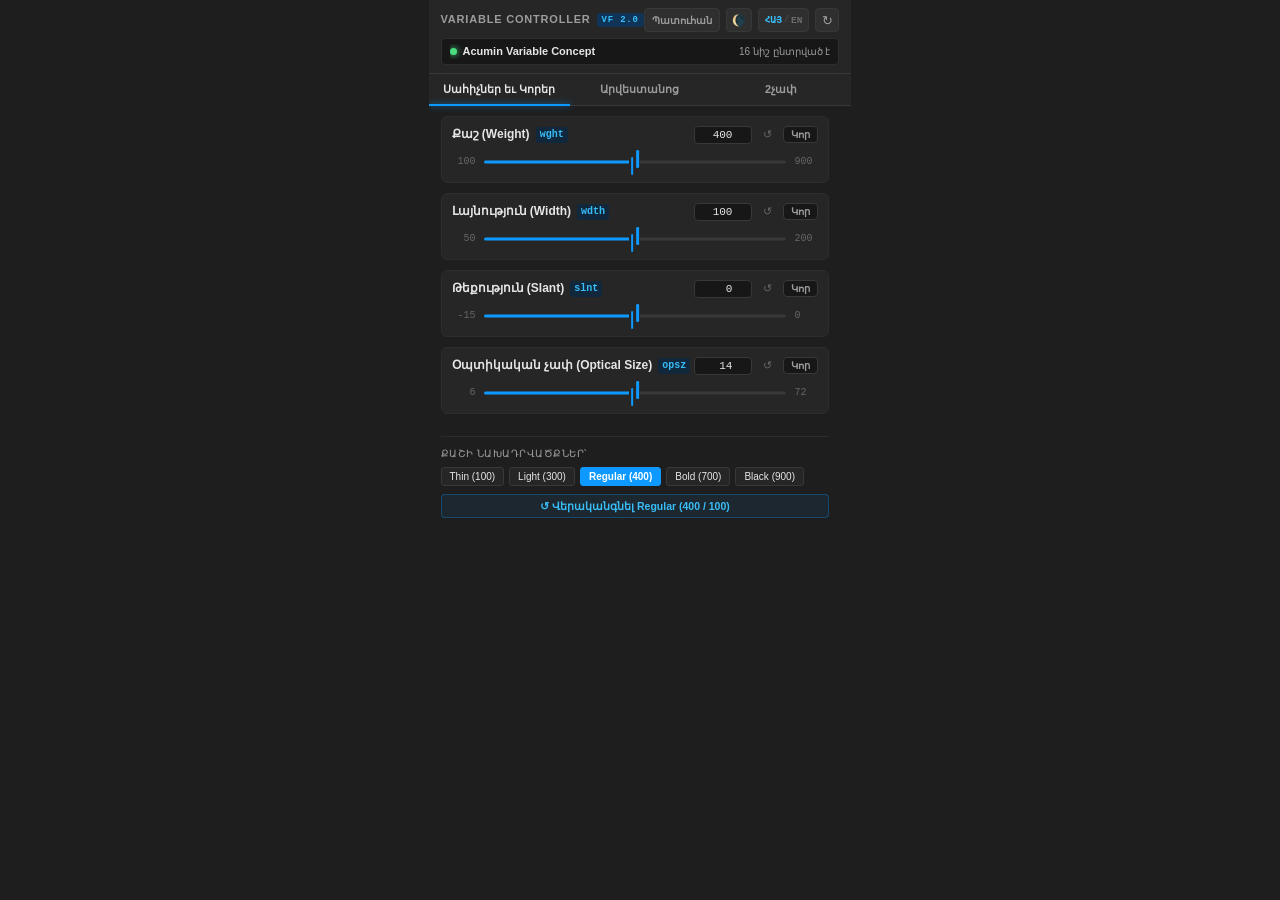
==== plugins/figma/index.html @ f975e8e5 "Առաջին թողարկում" ====
<!DOCTYPE html>
<html lang="en">
<head>
    <meta charset="UTF-8">
    <meta name="viewport" content="width=device-width, initial-scale=1.0">
    <title>Variable Font &amp; Design Space Controller</title>
    <!-- Components Design System Stylesheet (https://api.hakobian.am/libs/v1/components/style.css) -->
    <link rel="stylesheet" href="https://api.hakobian.am/libs/v1/components/style.css">
    <link rel="stylesheet" href="css/components.css">
    <link rel="stylesheet" href="css/styles.css">
    <link rel="stylesheet" href="css/figma-theme.css">
</head>
<body>
    <div class="app-container">
        <!-- Panel Header & Active Selection Strip -->
        <header class="panel-header">
            <div class="header-top-row">
                <div class="panel-title">
                    <span id="header-app-title">Variable Controller</span>
                    <span class="title-badge">VF 2.0</span>
                </div>
                <div class="header-actions">
                    <button type="button" id="btn-window-menu" class="btn-window-menu" title="Կառավարել պանելների տեսանելիությունը / Manage Panels">
                        <span id="window-menu-text">Պատուհան</span>
                    </button>
                    <!-- Window Panels Dropdown -->
                    <div id="window-menu-dropdown" class="window-menu-dropdown" style="display:none;">
                        <div class="window-menu-header">
                            <span id="window-menu-heading">Պանելներ (Panels)</span>
                        </div>
                        <div class="window-menu-items" id="window-menu-items"></div>
                        <div class="window-menu-footer">
                            <button type="button" id="btn-restart-tour" class="btn-restart-tour">🎓 Ուսուցում</button>
                            <button type="button" id="btn-reset-layout" class="btn-reset-layout">↺ Վերականգնել Դիրքերը</button>
                        </div>
                    </div>
                    <button type="button" id="btn-theme-toggle" class="btn-theme-toggle" title="Փոխել ոճը (Սև/Սպիտակ/Auto) / Switch Theme">
                        <span class="theme-opt-icon">🌓</span>
                    </button>
                    <button type="button" id="btn-lang-toggle" class="btn-lang-toggle" title="Փոխել լեզուն / Switch Language">
                        <span class="lang-opt" id="lang-opt-hy">ՀԱՅ</span>
                        <span class="lang-sep">/</span>
                        <span class="lang-opt" id="lang-opt-en">EN</span>
                    </button>
                    <button type="button" id="btn-sync-selection" class="btn-icon" title="Refresh Selection from Illustrator">
                        ↻
                    </button>
                </div>
            </div>
            <div class="selection-status-strip">
                <div class="status-left">
                    <span id="status-indicator" class="status-dot"></span>
                    <span id="selection-name" class="selection-name">Acumin Variable Concept</span>
                </div>
                <span id="selection-meta" class="selection-meta">1 Text Frame (16 Chars)</span>
            </div>
        </header>

        <!-- Mode Navigation Tabs -->
        <nav class="mode-tabs">
            <button type="button" class="tab-btn active" data-mode="slider" id="tab-btn-slider">Սահիչներ եւ Կորեր</button>
            <button type="button" class="tab-btn" data-mode="graph" id="tab-btn-graph">Արվեստանոց</button>
            <button type="button" class="tab-btn" data-mode="designSpace" id="tab-btn-designSpace">2չափ</button>
        </nav>

        <!-- Modes Viewport -->
        <main class="modes-viewport">
            <!-- Mode 1: Sliders Pane with Inline Individual Curves -->
            <section id="pane-slider" class="mode-pane active">
                <div id="slider-controls-container"></div>
            </section>

            <!-- Mode 2: Dedicated Graph Studio Pane -->
            <section id="pane-graph" class="mode-pane">
                <div id="graph-controls-container"></div>
            </section>

            <!-- Mode 3: 2D Design Space Pane -->
            <section id="pane-design-space" class="mode-pane">
                <div id="design-space-container"></div>
            </section>
        </main>
    </div>

    <!-- Reusable Confirmation Dialog Modal -->
    <div id="app-modal-overlay" class="app-modal-overlay" style="display:none;">
        <div class="app-modal-dialog">
            <div class="app-modal-header">
                <span id="app-modal-title" class="app-modal-title">Confirm</span>
                <button type="button" id="app-modal-close" class="app-modal-close-btn">✕</button>
            </div>
            <div class="app-modal-body">
                <p id="app-modal-message" class="app-modal-message"></p>
            </div>
            <div class="app-modal-footer">
                <button type="button" id="app-modal-cancel" class="btn-modal-cancel">Cancel</button>
                <button type="button" id="app-modal-confirm" class="btn-modal-confirm">Delete</button>
            </div>
        </div>
    </div>

    <!-- Studio First-Time Welcome Modal -->
    <div id="studio-welcome-overlay" class="studio-welcome-overlay" style="display:none;">
        <div class="studio-welcome-card">
            <button type="button" id="btn-welcome-close" class="welcome-close-btn" title="Փակել">✕</button>
            <div class="welcome-badge-icon">✨</div>
            <h2 id="studio-welcome-title" class="welcome-title">Բարի գալուստ Արվեստանոց</h2>
            <p id="studio-welcome-desc" class="welcome-description">
                Այստեղ կարող եք ստեղծել և կառավարել տառատեսակի բազմառանցքային կորեր, բաշխել փոփոխականությունը տառերի կամ առարկաների վրա, ստեղծել preset-ներ և պանակներ։
            </p>
            <div class="welcome-actions">
                <button type="button" id="btn-welcome-start-tour" class="btn-welcome-primary">🚀 Սկսել ուսուցումը</button>
                <button type="button" id="btn-welcome-start-without-tour" class="btn-welcome-secondary">Սկսել առանց ուսուցման</button>
            </div>
        </div>
    </div>

    <!-- Interactive Tour Guide Overlay & Bubble -->
    <div id="studio-tour-overlay" class="studio-tour-overlay" style="display:none;"></div>
    <div id="studio-tour-bubble" class="studio-tour-bubble" style="display:none;">
        <div class="tour-bubble-header">
            <span id="tour-step-counter" class="tour-step-counter">Քայլ 1 / 7</span>
            <button type="button" id="tour-btn-close" class="tour-bubble-close" title="Փակել">✕</button>
        </div>
        <div class="tour-bubble-content">
            <h3 id="tour-step-title" class="tour-step-title">1. Կորերի Շերտեր</h3>
            <p id="tour-step-desc" class="tour-step-desc"></p>
        </div>
        <div class="tour-bubble-footer">
            <button type="button" id="tour-btn-skip" class="btn-tour-skip">Բաց թողնել</button>
            <div class="tour-nav-group">
                <button type="button" id="tour-btn-prev" class="btn-tour-nav" disabled>← Հետ</button>
                <button type="button" id="tour-btn-next" class="btn-tour-nav btn-tour-next">Հաջորդ →</button>
            </div>
        </div>
    </div>

    <!-- Scripts -->
    <script src="js/lib/CSInterface.js"></script>
    <!-- Components Scripts (https://api.hakobian.am/libs/v1/components/script.js) -->
    <script src="https://api.hakobian.am/libs/v1/components/script.js"></script>
    <script src="js/lib/components.js"></script>
    <script src="js/bridge.js"></script>
    <script src="js/themeManager.js"></script>
    <script src="js/i18n.js"></script>
    <script src="js/modes/sliderMode.js"></script>
    <script src="js/modes/graphMode.js"></script>
    <script src="js/modes/designSpaceMode.js"></script>
    <script src="js/tourGuide.js"></script>
    <script src="js/app.js"></script>
</body>
</html>
---- plugins/figma/css/components.css ----
*, ::before, ::after {
  box-sizing: border-box;
}

:root {
  --hue: 182;

  /* Saturation & Lightness configurations */
  --primary-sat: 40%;
  --primary-lit: 36%;
  --text-sat: 20%;
  --text-lit: 35%;
  --inactive-sat: 30%;
  --inactive-lit: 64%;

  /* Theme & Border style variables */
  --primary-color: hsl(var(--hue), var(--primary-sat), var(--primary-lit)); 
  --text-color: hsl(var(--hue), var(--text-sat), var(--text-lit));    
  --inactive-color: hsl(var(--hue), var(--inactive-sat), var(--inactive-lit));
  --check-color: hsl(var(--hue), var(--text-sat), var(--text-lit));
  --line-thickness: 3px;   
  --border-radius: calc(120px * 0.13);     
  --scrollbar-size: 16px;

  /* Typography variables */
  --font-size: 8pt;         
  --font-weight: 600;
  --letter-spacing: 0;
  --line-height: 1.4;       /* default line-height */
  --input-padding-y: 4px;   /* padding to prevent letter clipping */
  
  /* Layout variables */
  --wrapper-padding: 12px;
  --wrapper-width: 710px;
  --wrapper-height: 60px;
  
  /* Border Gaps offsets */
  --border-top-right-gap: calc(var(--wrapper-height, 60px) * 0.2);
  --border-top-right-gap-1: calc(var(--wrapper-height, 60px) * 0.1);
  --border-left-bottom-gap: calc(var(--wrapper-height, 60px) * 0.1);

  /* Cursor default offsets (when unfocused) */
  --left-cursor-left: var(--line-thickness);
  --left-cursor-top-unfocused: calc(var(--wrapper-height, 60px) * -0.20);
  --left-cursor-bottom-unfocused: auto;
  --left-cursor-height-unfocused: calc(100% * 0.9);

  --right-cursor-right: var(--line-thickness);
  --right-cursor-top-unfocused: auto;
  --right-cursor-bottom-unfocused: calc(var(--wrapper-height, 60px) * -0.20);
  --right-cursor-height-unfocused: calc(100% * 0.9);

  --active-cursor-left: calc(var(--line-thickness) + 2px);

  /* Cursor style configurations when focused */
  --focused-cursor-width: calc(var(--line-thickness) * 0.6);
  --font-size-cursor: 8pt;
  --focused-cursor-height: var(--font-size-cursor);
  --focused-cursor-textarea-height: var(--font-size-cursor);
  --focused-cursor-top-focused: calc(10% * 0.8);
  --focused-cursor-bottom-focused: 20%; /* only for input */
  --cursor-padding: 6px;                /* space between text and cursor in input */

  /* Slider specific variables */
  --slider-bg-color: #ffffff;           /* default background color to mask the track behind the handle */
  --line-thickness-inactive: calc(var(--line-thickness) * 0.5);
  --handle-width: var(--line-thickness);
  --handle-height: calc(var(--wrapper-height, 60px) * 0.66);
  --handle-gap: 4px;
  --handle-offset: 4px; /* vertical offset */

  /* Resize limits variables (only for textarea) */
  --resize-min-width: 300px;
  --resize-max-width: 1200px;
  --resize-min-height: 150px;
  --resize-max-height: 800px;

  /* Animation speeds */
  --transition-duration-left: 0.4s;
  --transition-duration-top-bottom: 0.4s;
}

/* Base styles for custom components to prevent size collapse before JS/CSS initializes */
hd-input,
hd-textarea,
hd-button,
hd-slider,
hd-checkbox,
hd-radio,
hd-switch,
hd-scrollbar,
hd-select,
hd-color-panel,
hd-color-picker {
  display: inline-block;
  min-width: 0;
  min-height: 0;
}

body {
  background-color: #ffffff;
  display: flex;
  flex-direction: column;    /* Դասավորում ենք էլեմենտները սյունակով */
  justify-content: center;   /* Ուղղահայաց կենտրոնացում (քանի որ flex-direction-ը column է) */
  align-items: center;       /* Հորիզոնական կենտրոնացում */
  min-height: 100vh;
  box-sizing: border-box;
  margin: 0;
  font-family: Calibri, sans-serif;
  gap: 30px;                 /* Էլեմենտների միջև հեռավորությունը */
}

/* Հիմնական Wrapper-ը */
hd-input.custom-input-wrapper,
hd-textarea.custom-input-wrapper,
.custom-input-wrapper {
  position: relative;
  display: inline-flex !important;
  align-items: center; /* Ուղղահայաց կենտրոնացում երեխաների համար */
  padding: var(--wrapper-padding); 
  background: transparent;
  z-index: 1;
  border: var(--line-thickness) solid transparent;
  width: var(--wrapper-width, 100%) !important;
  max-width: 100%;
  height: var(--wrapper-height);
  box-sizing: border-box;
  font-size: var(--font-size);
  font-weight: var(--font-weight);
  letter-spacing: var(--letter-spacing);
  line-height: var(--line-height);
}

/* Կլորացված եզրագծերի սեգմենտներ */
.border-segment {
  position: absolute;
  box-sizing: border-box;
  pointer-events: none;
  z-index: -1;
}

.border-left-bottom {
  top: calc(var(--line-thickness) * -0.5);
  left: calc(var(--line-thickness) * -1);
  bottom: calc(var(--line-thickness) * -0.5);
  right: var(--border-left-bottom-gap);
  border-left: var(--line-thickness) solid var(--primary-color);
  border-bottom: var(--line-thickness) solid var(--primary-color);
  border-bottom-left-radius: var(--border-radius);
}

/* Կլոր ծայրեր ձախ/ներքևի եզրագծի համար */
.border-left-bottom::before {
  content: "";
  position: absolute;
  top: 0;
  left: calc(var(--line-thickness) * -1);
  transform: translateY(-50%);
  width: var(--line-thickness);
  height: var(--line-thickness);
  background-color: var(--primary-color);
  border-radius: 50%;
}

.border-left-bottom::after {
  content: "";
  position: absolute;
  bottom: calc(var(--line-thickness) * -1);
  right: 0;
  transform: translateX(50%);
  width: var(--line-thickness);
  height: var(--line-thickness);
  background-color: var(--primary-color);
  border-radius: 50%;
}

.border-top-right {
  top: calc(var(--line-thickness) * -1);
  left: var(--border-top-right-gap);
  bottom: 0;
  right: calc(var(--line-thickness) * -1);
  border-top: var(--line-thickness) solid var(--primary-color);
  border-right: var(--line-thickness) solid var(--primary-color);
  border-top-right-radius: var(--border-radius);
}

/* Կլոր ծայրեր վերևի/աջ եզրագծի համար */
.border-top-right::before {
  content: "";
  position: absolute;
  top: calc(var(--line-thickness) * -1);
  left: 0;
  transform: translateX(-50%);
  width: var(--line-thickness);
  height: var(--line-thickness);
  background-color: var(--primary-color);
  border-radius: 50%;
}

.border-top-right::after {
  content: "";
  position: absolute;
  bottom: 0;
  right: calc(var(--line-thickness) * -1);
  transform: translateY(50%);
  width: var(--line-thickness);
  height: var(--line-thickness);
  background-color: var(--primary-color);
  border-radius: 50%;
}

.input-style-base {
  font-size: inherit;         
  font-weight: inherit;
  letter-spacing: inherit;
  font-family: inherit; 
  line-height: inherit;
}

/* Բուն Input դաշտը */
.custom-input-wrapper input {
  position: relative;
  z-index: 1;
  border: none;
  outline: none;
  background: transparent;
  color: var(--text-color);
  padding: 0;
  margin: 0;
  caret-color: transparent; 
  width: 100%; 
  height: auto;
  line-height: normal;
  box-sizing: border-box;
  user-select: text;
  -webkit-user-select: text;
}

/* Բուն Textarea դաշտը */
.custom-input-wrapper textarea {
  position: relative;
  z-index: 1;
  border: none;
  outline: none;
  background: transparent;
  color: var(--text-color);
  padding: var(--input-padding-y) 0;
  margin: 0;
  caret-color: transparent; 
  width: 100%; 
  height: 100%;
  line-height: var(--line-height);
  box-sizing: border-box;
  resize: none;
  overflow: auto;
  user-select: text;
  -webkit-user-select: text;
}

.custom-input-wrapper input::placeholder,
.custom-input-wrapper textarea::placeholder {
  color: var(--text-color);
  opacity: 1;
}

/* Չափիչ տարրեր */
.text-measurer {
  position: absolute;
  visibility: hidden;
  white-space: pre;
  left: var(--wrapper-padding); 
  padding: 0;
  margin: 0;
  pointer-events: none;
}

.textarea-mirror {
  position: absolute;
  visibility: hidden;
  white-space: pre-wrap;
  word-wrap: break-word;
  left: var(--wrapper-padding); 
  top: var(--wrapper-padding);
  padding: var(--input-padding-y) 0;
  margin: 0;
  pointer-events: none;
  box-sizing: border-box;
}

/* Աջ կողմի անշարժ ուղղահայաց գիծը */
.fake-vertical-cur {
  position: absolute;
  right: var(--right-cursor-right);
  bottom: var(--right-cursor-bottom-unfocused);
  width: var(--line-thickness);
  height: var(--right-cursor-height-unfocused);
  max-height: 45px;
  background-color: var(--primary-color);
  border-radius: var(--border-radius);
  z-index: 2;
  pointer-events: none;
  /* Սահուն անիմացիա բռնակի դիրքի և բարձրության համար */
  transition: bottom 0.4s cubic-bezier(0.99, -0.67, 0.04, 1.67),
              height 0.4s cubic-bezier(0.99, -0.67, 0.04, 1.67),
              opacity 0.4s cubic-bezier(0.99, -0.67, 0.04, 1.67);
}

/* Resize հնարավորություն աջ կուրսորի համար */
.custom-input-wrapper.resizable-wrapper .fake-vertical-cur {
  cursor: se-resize;
  pointer-events: auto;
  user-select: none;
  touch-action: none;
}

/* Շարժվող ձախ անկախ գիծը (որը դառնում է կուրսոր) */
.fake-cursor {
  position: absolute;
  left: var(--left-cursor-left); 
  top: var(--left-cursor-top-unfocused); 
  bottom: var(--left-cursor-bottom-unfocused); 
  width: var(--line-thickness);
  height: var(--left-cursor-height-unfocused);
  max-height: 45px;
  background-color: var(--primary-color);
  border-radius: var(--border-radius);
  z-index: 3;
  pointer-events: none;
  transform: translateY(0);

  /* Սահուն անիմացիա */
  transition: left 0.4s cubic-bezier(0.99, -0.67, 0.04, 1.67), 
              top 0.4s cubic-bezier(0.99, -0.67, 0.04, 1.67), 
              bottom 0.4s cubic-bezier(0.99, -0.67, 0.04, 1.67),
              height 0.4s cubic-bezier(0.99, -0.67, 0.04, 1.67),
              transform 0.4s cubic-bezier(0.99, -0.67, 0.04, 1.67),
              opacity 0.4s cubic-bezier(0.99, -0.67, 0.04, 1.67);
}

/* Գրելու ընթացքում անջատում ենք կուրսորի անիմացիաները/transition-ը */
.custom-input-wrapper.is-typing .fake-cursor {
  transition: none !important;
}

/* Կուրսորի թարթելը և չափերը ֆոկուսի ժամանակ (Input) */
.custom-input-wrapper input:focus ~ .fake-cursor {
  top: 50%;
  bottom: auto;
  transform: translateY(-50%);
  height: var(--font-size-cursor);
  width: var(--focused-cursor-width);
  max-height: none;
  animation: blink 0.8s infinite steps(2, start);
}

/* Կուրսորի թարթելը և չափերը ֆոկուսի ժամանակ (Textarea) */
.custom-input-wrapper textarea:focus ~ .fake-cursor {
  height: var(--font-size-cursor);
  width: var(--focused-cursor-width);
  max-height: none;
  animation: blink 0.8s infinite steps(2, start);
}

@keyframes blink {
  to { visibility: hidden; }
}

/* Գեղեցիկ scrollbar textarea-ի համար */
.custom-input-wrapper textarea::-webkit-scrollbar {
  width: 8px;
}
.custom-input-wrapper textarea::-webkit-scrollbar-track {
  background: transparent;
}
.custom-input-wrapper textarea::-webkit-scrollbar-thumb {
  background-color: var(--text-color);
  border-radius: 4px;
  border: 2px solid transparent;
}

/* ==========================================
   ՍԱՀՆԱԿԻ (SLIDER) ՈՃԵՐԸ
   ========================================== */
hd-slider.custom-slider-wrapper,
.custom-slider-wrapper {
  --line-thickness: 3px;
  --line-thickness-inactive: 3px;
  --handle-width: 2.5px;
  --handle-height: 20px;
  --wrapper-width: 100%;
  --slider-percentage: 50%;
  --gap-offset: calc(var(--handle-width, 5px) + var(--handle-gap, 4px) / 2 + 2px);

  position: relative;
  display: inline-flex !important;
  align-items: center;
  width: var(--wrapper-width, 100%) !important;
  max-width: 100%;
  height: var(--wrapper-height, 60px); /* Բավարար բարձրություն կուրսոր-բռնակների համար */
  box-sizing: border-box;
}

.custom-slider-wrapper .real-slider {
  position: absolute;
  left: 0;
  width: 100%;
  height: 100%;
  opacity: 0;
  cursor: pointer;
  z-index: 10;
  margin: 0;
}

.custom-slider-wrapper .slider-track {
  position: absolute;
  left: 0;
  right: 0;
  top: 50%;
  height: 0;
  display: flex;
  align-items: center;
  pointer-events: none;
  z-index: 1;
}

.custom-slider-wrapper .track-active {
  position: absolute;
  left: 0;
  top: 0;
  height: calc(var(--line-thickness, 3px) * 3);
  background-color: var(--primary-color, #254d4e);
  transform: translateY(-50%);
  border-radius: 9999px 0 0 9999px;
  width: calc(var(--slider-percentage, 50%) - var(--gap-offset));
}

.custom-slider-wrapper .track-inactive {
  position: absolute;
  right: 0;
  top: 0;
  height: var(--line-thickness-inactive, 4px);
  background-color: var(--inactive-color, #7b9191);
  transform: translateY(-50%);
  border-radius: 0 9999px 9999px 0;
  left: calc(var(--slider-percentage, 50%) + var(--gap-offset));
}

.custom-slider-wrapper .slider-handle {
  position: absolute;
  top: 50%;
  width: calc(var(--handle-width, 5px) * 1.5 + var(--handle-gap, 4px));
  height: var(--handle-height, 40px);
  background-color: transparent;
  transform: translate(-50%, -50%);
  pointer-events: none;
  z-index: 2;
  left: var(--slider-percentage, 50%);
}

/* Սահուն անցում սլայդերի վրա կտտացնելու ժամանակ */
.custom-slider-wrapper.smooth-transition .track-active {
  transition: width 0.4s cubic-bezier(0.99, -0.67, 0.04, 1.67);
}
.custom-slider-wrapper.smooth-transition .track-inactive {
  transition: left 0.4s cubic-bezier(0.99, -0.67, 0.04, 1.67);
}
.custom-slider-wrapper.smooth-transition .slider-handle {
  transition: left 0.4s cubic-bezier(0.99, -0.67, 0.04, 1.67);
}

.custom-slider-wrapper .handle-line {
  position: absolute;
  width: var(--handle-width, 5px);
  height: var(--handle-height, 40px);
  background-color: var(--primary-color, #254d4e);
  border-radius: calc(var(--handle-width, 5px) / 2);
  transform: translateY(-50%);
  /* Սահուն անցում գծերի դիրքափոխության համար */
  transition: top 0.4s cubic-bezier(0.99, -0.67, 0.04, 1.67), opacity 0.4s cubic-bezier(0.99, -0.67, 0.04, 1.67);
}

.custom-slider-wrapper .handle-left {
  left: 0;
  top: calc(50% + var(--handle-offset, 4px));
}

.custom-slider-wrapper .handle-right {
  right: 0;
  top: calc(50% - var(--handle-offset, 4px));
}

/* Բռնվելու (active) ժամանակ ձախ և աջ գծերը սահուն տեղերով փոխվում են (ձախը բարձրանում է, աջը՝ իջնում) */
.custom-slider-wrapper .real-slider:active ~ .slider-handle .handle-left {
  top: calc(50% - var(--handle-offset, 4px));
}

.custom-slider-wrapper .real-slider:active ~ .slider-handle .handle-right {
  top: calc(50% + var(--handle-offset, 4px));
}

/* ==========================================
   ԿՈՃԱԿԻ (BUTTON) ՈՃԵՐԸ
   ========================================== */
hd-button.custom-button-wrapper,
.custom-button-wrapper {
  position: relative;
  display: inline-flex;
  align-items: center;
  justify-content: center;
  padding: var(--wrapper-padding, 12px 30px); 
  background-color: var(--primary-color, #254d4e);
  border-top-right-radius: calc(var(--border-radius) - var(--line-thickness, 5px));
  border-bottom-left-radius: calc(var(--border-radius) - var(--line-thickness, 5px));
  z-index: 1;
  border: var(--line-thickness, 5px) solid transparent;
  width: var(--wrapper-width, auto);
  max-width: 100%;
  height: var(--wrapper-height, 60px);
  box-sizing: border-box;
  cursor: pointer;
  outline: none;
  user-select: none;
  /* Typography */
  font-size: var(--font-size);         
  font-weight: var(--font-weight, 700);
  letter-spacing: var(--letter-spacing, 4px);
  font-family: inherit;
  color: var(--primary-contrast-color, #ffffff);
  text-transform: uppercase;
  transition: color 0.4s cubic-bezier(0.99, -0.67, 0.04, 1.67), background-color 0.4s cubic-bezier(0.99, -0.67, 0.04, 1.67), opacity 0.4s cubic-bezier(0.99, -0.67, 0.04, 1.67);
}

/* Կոճակի սեգմենտների կլորակների (after և before) հեռացում */
.custom-button-wrapper .border-left-bottom::before,
.custom-button-wrapper .border-left-bottom::after,
.custom-button-wrapper .border-top-right::before,
.custom-button-wrapper .border-top-right::after {
  display: none;
}

/* Կոճակի տեքստի գույնի փոփոխություն hover-ի ժամանակ */
.custom-button-wrapper:hover {
  color: var(--primary-contrast-color, #ffffff);
  opacity: 0.9;
}

/* Ձախ և աջ կուրսորների ոճերը կոճակի համար (սպիտակ ֆոն, 3px եզրագիծ նույն ֆոնի գույնով) */
.custom-button-wrapper .fake-cursor,
.custom-button-wrapper .fake-vertical-cur {
  background-color: #ffffff;
  border: 3px solid var(--primary-color, #254d4e);
  box-sizing: border-box;
  width: calc(var(--line-thickness) + 6px);
  transition: all 0.4s cubic-bezier(0.99, -0.67, 0.04, 1.67), opacity 0.4s cubic-bezier(0.99, -0.67, 0.04, 1.67);
}

.custom-button-wrapper .fake-cursor {
  left: calc(var(--left-cursor-left) - 3px);
}

.custom-button-wrapper .fake-vertical-cur {
  right: calc(var(--right-cursor-right) - 3px);
}

/* Hover անիմացիա բռնակների համար (տեղերով սահուն փոխվում են) */
.custom-button-wrapper:hover .fake-cursor {
  top: calc(50% - (var(--left-cursor-height-unfocused, 54px) / 2) + calc(var(--wrapper-height, 60px) * 0.25)); /* իջնում է ներքև */
}

.custom-button-wrapper:hover .fake-vertical-cur {
  bottom: calc(50% - (var(--right-cursor-height-unfocused, 54px) / 2) + calc(var(--wrapper-height, 60px) * 0.25)); /* բարձրանում է վերև */
}

/* Click (active) անիմացիա - կուրսորները սեղմվում են (կրճատվում են սահուն) */
.custom-button-wrapper:active .fake-cursor {
  height: calc(var(--wrapper-height, 60px) * 0.36);
  top: calc(50% - calc(var(--wrapper-height, 60px) * 0.18));
}

.custom-button-wrapper:active .fake-vertical-cur {
  height: calc(var(--wrapper-height, 60px) * 0.36);
  bottom: calc(50% - calc(var(--wrapper-height, 60px) * 0.18));
}

/* ==========================================
   CHECKBOX & RADIO ՈՃԵՐԸ
   ========================================== */
hd-checkbox.custom-checkbox-wrapper,
.custom-checkbox-wrapper,
hd-radio.custom-radio-wrapper,
.custom-radio-wrapper {
  display: inline-flex;
  align-items: center;
  cursor: pointer;
  user-select: none;
  font-family: inherit;
  font-size: var(--font-size);
  font-weight: var(--font-weight, 500);
  color: var(--text-color, #647c7c);
  gap: 12px;
  border: none;
  box-sizing: border-box;
}

/* Թաքնվում են բուն inputs-ը */
.custom-checkbox-wrapper .real-checkbox,
.custom-radio-wrapper .real-radio {
  position: absolute;
  opacity: 0;
  width: 0;
  height: 0;
}

/* ------------------------------------------
   CHECKBOX
   ------------------------------------------ */
.custom-checkbox-wrapper .checkbox-box {
  position: relative;
  display: inline-block;
  width: var(--checkbox-size, 36px);
  height: var(--checkbox-size, 36px);
  border: var(--line-thickness, 5px) solid var(--primary-color, #254d4e);
  border-radius: calc(var(--checkbox-size, 36px) * 0.22);
  box-sizing: border-box;
  background: transparent;
  transition: border-color 0.4s cubic-bezier(0.99, -0.67, 0.04, 1.67), opacity 0.4s cubic-bezier(0.99, -0.67, 0.04, 1.67);
}

.custom-checkbox-wrapper .checkmark-line {
  position: absolute;
  width: var(--line-thickness, 5px);
  background-color: var(--check-color, #647c7c);
  border-radius: calc(var(--line-thickness, 5px) / 2);
  /* opacity: 0; */
  transform-origin: top center;
}

/* Ձախ թեք գիծը */
.custom-checkbox-wrapper .check-left {
  left: calc(var(--checkbox-size, 36px) * 0.1 - var(--line-thickness, 5px) / 2);
  top: calc(var(--checkbox-size, 36px) * 0.2);
  height: calc(var(--checkbox-size, 36px) * 0.35);
  transform: rotate(-45deg) scaleY(0);
  transition: transform 0.4s cubic-bezier(0.99, -0.67, 0.04, 1.67), opacity 0.4s cubic-bezier(0.99, -0.67, 0.04, 1.67);
  transition-delay: 0.2s; /* Wait for right line to shrink (0.2s) when unchecking */
}

/* Աջ թեք գիծը */
.custom-checkbox-wrapper .check-right {
  left: calc(var(--checkbox-size, 36px) * 0.36 - var(--line-thickness, 5px) / 2);
  top: calc(var(--checkbox-size, 36px) * 0.61);
  height: calc(var(--checkbox-size, 36px) * 1.05);
  transform: rotate(-135deg) scaleY(0);
  transition: transform 0.4s cubic-bezier(0.99, -0.67, 0.04, 1.67), opacity 0.4s cubic-bezier(0.99, -0.67, 0.04, 1.67);
  transition-delay: 0s; /* Shrink immediately when unchecking */
}

/* Checked վիճակում ակտիվացնում ենք նշանը */
.custom-checkbox-wrapper .real-checkbox:checked ~ .checkbox-box .checkmark-line {
  opacity: 1;
}

.custom-checkbox-wrapper .real-checkbox:checked ~ .checkbox-box .check-left {
  transform: rotate(-45deg) scaleY(1);
  transition-delay: 0s; /* Draw immediately when checking */
}

.custom-checkbox-wrapper .real-checkbox:checked ~ .checkbox-box .check-right {
  transform: rotate(-135deg) scaleY(1);
  transition-delay: 0.12s; /* Wait for left line to draw (0.12s) when checking */
}

/* ------------------------------------------
   RADIO BUTTON
   ------------------------------------------ */
.custom-radio-wrapper .radio-circle {
  position: relative;
  display: inline-block;
  width: var(--radio-size, 36px);
  height: var(--radio-size, 36px);
  border: var(--line-thickness, 5px) solid var(--primary-color, #254d4e);
  border-radius: 50%;
  box-sizing: border-box;
  background: transparent;
  transition: border-color 0.4s cubic-bezier(0.99, -0.67, 0.04, 1.67), opacity 0.4s cubic-bezier(0.99, -0.67, 0.04, 1.67);
}

.custom-radio-wrapper .radio-inner-dot {
  position: absolute;
  left: 50%;
  top: 50%;
  width: calc(var(--radio-size, 36px) * 0.5);
  height: calc(var(--radio-size, 36px) * 0.5);
  background-color: var(--check-color, #647c7c);
  border-radius: 50%;
  transform: translate(-50%, -50%) scale(0);
  opacity: 0;
  transition: opacity 0.4s cubic-bezier(0.99, -0.67, 0.04, 1.67), 
              transform 0.4s cubic-bezier(0.99, -0.67, 0.04, 1.67);
}

/* Checked վիճակում ակտիվացնում ենք կետը */
.custom-radio-wrapper .real-radio:checked ~ .radio-circle .radio-inner-dot {
  opacity: 1;
  transform: translate(-50%, -50%) scale(1);
}

/* ==========================================
   SCROLLBAR ՈՃԵՐԸ (GLOBAL CUSTOM SCROLLBAR)
   ========================================== */
/* Սքրոլվող կաղապարի համար */
hd-scrollbar.custom-scrollbar-wrapper,
.custom-scrollbar-wrapper {
  overflow: auto;
  border: none;
  box-sizing: border-box;
}

/* Firefox-ի համար գլոբալ */
* {
  scrollbar-color: var(--primary-color, #254d4e) transparent;
  scrollbar-width: thin;
}

/* Chrome, Edge, Safari (Webkit) համար գլոբալ */
::-webkit-scrollbar {
  width: var(--scrollbar-size, 16px);
  height: var(--scrollbar-size, 16px);
  display: block; /* Երբեք չթաքցնել սքրոլբարը */
}

::-webkit-scrollbar-track {
  background: linear-gradient(
    to right,
    transparent calc(50% - var(--line-thickness, 4px) / 2),
    var(--inactive-color, #7b9191) calc(50% - var(--line-thickness, 4px) / 2),
    var(--inactive-color, #7b9191) calc(50% + var(--line-thickness, 4px) / 2),
    transparent calc(50% + var(--line-thickness, 4px) / 2)
  );
  border-radius: var(--border-radius, 8px);
}

::-webkit-scrollbar-track:horizontal {
  background: linear-gradient(
    to bottom,
    transparent calc(50% - var(--line-thickness, 4px) / 2),
    var(--inactive-color, #7b9191) calc(50% - var(--line-thickness, 4px) / 2),
    var(--inactive-color, #7b9191) calc(50% + var(--line-thickness, 4px) / 2),
    transparent calc(50% + var(--line-thickness, 4px) / 2)
  );
}

::-webkit-scrollbar-thumb {
  background-color: var(--primary-color, #254d4e);
  border-radius: var(--border-radius, 8px);
  /* Շարժիչի (thumb) լայնությունը սահմանում ենք ճիշտ այնքան, որքան slider-ի բռնակի լայնությունն է (var(--handle-width, 5px)) */
  border: calc((var(--scrollbar-size, 16px) - var(--handle-width, 5px)) / 2) solid transparent;
  background-clip: padding-box;
}

::-webkit-scrollbar-thumb:hover {
  background-color: var(--text-color, #647c7c);
}

::-webkit-scrollbar-thumb:active {
  background-color: var(--primary-color, #254d4e);
  /* Սեղմելիս thumb-ը դառնում է ավելի հաստ (border-ը փոքրանում է՝ դարձնելով շարժիչը 8px) */
  border-width: calc((var(--scrollbar-size, 16px) - (var(--handle-width, 5px) + 3px)) / 2);
}

/* ==========================================
   SWITCH / TOGGLE ՈՃԵՐԸ
   ========================================== */
hd-switch.custom-switch-wrapper,
.custom-switch-wrapper {
  --switch-width: 80px;
  --switch-height: 40px;
  --border-color: var(--inactive-color, #7b9191);
  --border-top-right-gap: calc(var(--handle-gap, 4px) + var(--line-thickness, 5px) - 3px);
  --border-left-bottom-gap: calc(var(--handle-gap, 4px) + var(--line-thickness, 5px) - 1px);
  --border-radius: calc(120px * 0.13);
  --handle-gap-top: calc(var(--handle-gap, 4px) - 1px);

  display: inline-flex;
  align-items: center;
  cursor: pointer;
  user-select: none;
  font-family: inherit;
  font-size: var(--font-size);
  font-weight: var(--font-weight, 500);
  color: var(--text-color, #647c7c);
  gap: 12px;
  position: relative;
  z-index: 1;
  border: none;
  box-sizing: border-box;
}

.custom-switch-wrapper .real-switch {
  position: absolute;
  opacity: 0;
  width: 0;
  height: 0;
}

hd-switch.custom-switch-wrapper .switch-box,
.custom-switch-wrapper .switch-box {
  position: relative;
  display: inline-block;
  width: var(--switch-width);
  height: var(--switch-height);
  border: var(--line-thickness, 5px) solid transparent;
  box-sizing: border-box;
  background: transparent;
  z-index: 1;
}

/* Գունային վիճակի փոփոխություններ L-ձև եզրագծերի համար */
.custom-switch-wrapper .real-switch:checked ~ .switch-box {
  --border-color: var(--primary-color, #254d4e);
}

.custom-switch-wrapper .border-left-bottom {
  top: calc(var(--line-thickness, 5px) * -0.5);
  border-left-color: var(--border-color);
  border-bottom-color: var(--border-color);
  transition: border-color 0.4s cubic-bezier(0.99, -0.67, 0.04, 1.67), opacity 0.4s cubic-bezier(0.99, -0.67, 0.04, 1.67);
}
.custom-switch-wrapper .border-left-bottom::before,
.custom-switch-wrapper .border-left-bottom::after {
  background-color: var(--border-color);
  transition: background-color 0.25s cubic-bezier(0.25, 1, 0.5, 1);
}

.custom-switch-wrapper .border-top-right {
  bottom: calc(var(--line-thickness, 5px) * -0.1);
  border-top-color: var(--border-color);
  border-right-color: var(--border-color);
  transition: border-color 0.4s cubic-bezier(0.99, -0.67, 0.04, 1.67), opacity 0.4s cubic-bezier(0.99, -0.67, 0.04, 1.67);
}
.custom-switch-wrapper .border-top-right::before,
.custom-switch-wrapper .border-top-right::after {
  background-color: var(--border-color);
  transition: background-color 0.25s cubic-bezier(0.25, 1, 0.5, 1);
}

/* Շարժվող բռնակը (Switch Handle) */
.custom-switch-wrapper .switch-handle {
  position: absolute;
  top: var(--handle-gap-top, calc(var(--handle-gap, 4px) - 1px));
  left: var(--handle-gap, 4px);
  width: calc(var(--switch-height) - var(--line-thickness, 5px) * 2 - var(--handle-gap, 4px) * 2);
  height: calc(var(--switch-height) - var(--line-thickness, 5px) * 2 - var(--handle-gap, 4px) * 2);
  background-color: var(--border-color);
  border-radius: calc(var(--border-radius) - var(--line-thickness, 5px) - var(--handle-gap, 4px));
  transform: translateX(0);
  z-index: 2;
  transition: transform 0.4s cubic-bezier(0.99, -0.67, 0.04, 1.67), 
              background-color 0.4s cubic-bezier(0.99, -0.67, 0.04, 1.67),
              opacity 0.4s cubic-bezier(0.99, -0.67, 0.04, 1.67);
}

.custom-switch-wrapper .real-switch:checked ~ .switch-box .switch-handle {
  transform: translateX(calc(var(--switch-width) - var(--switch-height)));
}

/* Switch-ի ներսի տեքստային պիտակները */
.custom-switch-wrapper .switch-text-on,
.custom-switch-wrapper .switch-text-off {
  position: absolute;
  top: 50%;
  transform: translateY(-50%);
  font-size: calc(var(--switch-height) * 0.28);
  font-weight: 700;
  text-transform: uppercase;
  letter-spacing: 0.5px;
  pointer-events: none;
  z-index: 1;
  transition: opacity 0.4s cubic-bezier(0.99, -0.67, 0.04, 1.67),
              color 0.4s cubic-bezier(0.99, -0.67, 0.04, 1.67);
  line-height: 1;
}

.custom-switch-wrapper .switch-text-on {
  left: 0;
  width: 50%;
  text-align: center;
  padding-left: calc(var(--line-thickness, 5px) + 2px);
  padding-right: 2px;
  box-sizing: border-box;
  color: var(--primary-color, #254d4e);
  opacity: 0;
}

.custom-switch-wrapper .switch-text-off {
  right: 0;
  width: 50%;
  text-align: center;
  padding-right: calc(var(--line-thickness, 5px) + 2px);
  padding-left: 2px;
  box-sizing: border-box;
  color: var(--inactive-color, #7b9191);
  opacity: 1;
}

.custom-switch-wrapper .real-switch:checked ~ .switch-box .switch-text-on {
  opacity: 1;
}

.custom-switch-wrapper .real-switch:checked ~ .switch-box .switch-text-off {
  opacity: 0;
}

/* ----------------------------------------------------
   ՏԵՔՍՏՈՎ ԿՈՃԱԿԻ (HANDLE TEXT) ՈՃԵՐԸ (data-text-mode="handle")
   ---------------------------------------------------- */

/* 1. Pill-ձև բռնակի լայնությունը և դիրքը */
.custom-switch-wrapper[data-text-mode="handle"] .switch-handle {
  width: calc(((var(--switch-width) - var(--line-thickness, 5px) * 2) / 2) - var(--handle-gap, 4px) * 1.5);
}

.custom-switch-wrapper[data-text-mode="handle"] .real-switch:checked ~ .switch-box .switch-handle {
  transform: translateX(calc(((var(--switch-width) - var(--line-thickness, 5px) * 2) / 2) - var(--handle-gap, 4px) * 0.5));
}

/* 2. Բռնակի ներսի տեքստերի ձևավորումը */
.custom-switch-wrapper[data-text-mode="handle"] .switch-handle .switch-handle-text-on,
.custom-switch-wrapper[data-text-mode="handle"] .switch-handle .switch-handle-text-off {
  position: absolute;
  top: 50%;
  left: 50%;
  transform: translate(-50%, -50%);
  font-size: calc(var(--switch-height) * 0.28);
  font-weight: 700;
  text-transform: uppercase;
  letter-spacing: 0.5px;
  color: #ffffff; /* White text inside the active handle */
  pointer-events: none;
  white-space: nowrap;
  transition: opacity 0.4s cubic-bezier(0.99, -0.67, 0.04, 1.67);
  line-height: 1;
}

.custom-switch-wrapper[data-text-mode="handle"] .switch-handle .switch-handle-text-on {
  opacity: 0;
}

.custom-switch-wrapper[data-text-mode="handle"] .switch-handle .switch-handle-text-off {
  opacity: 1;
}

.custom-switch-wrapper[data-text-mode="handle"] .real-switch:checked ~ .switch-box .switch-handle .switch-handle-text-on {
  opacity: 1;
}

.custom-switch-wrapper[data-text-mode="handle"] .real-switch:checked ~ .switch-box .switch-handle .switch-handle-text-off {
  opacity: 0;
}

/* 3. Տակից երևացող (track) տեքստերի ձևավորումը, որոնք միշտ տեսանելի են */
.custom-switch-wrapper[data-text-mode="handle"] .switch-text-on,
.custom-switch-wrapper[data-text-mode="handle"] .switch-text-off {
  color: var(--text-color, #647c7c) !important;
}

.custom-switch-wrapper[data-text-mode="handle"] .real-switch:checked ~ .switch-box .switch-text-on,
.custom-switch-wrapper[data-text-mode="handle"] .real-switch:checked ~ .switch-box .switch-text-off,
.custom-switch-wrapper[data-text-mode="handle"] .switch-text-on,
.custom-switch-wrapper[data-text-mode="handle"] .switch-text-off {
  opacity: 0.6 !important;
}

/* ==========================================
   SEGMENT SELECTOR (TAB SELECT) ՈՃԵՐԸ
   ========================================== */
hd-segment.custom-segment-wrapper,
.custom-segment-wrapper {
  --segment-width: 240px;
  --segment-height: 40px;
  --border-color: var(--inactive-color, #7b9191);
  --border-top-right-gap: calc(var(--handle-gap, 4px) + var(--line-thickness, 5px) - 3px);
  --border-left-bottom-gap: calc(var(--handle-gap, 4px) + var(--line-thickness, 5px) - 1px);
  --border-radius: calc(120px * 0.13);
  --handle-gap-bottom: calc(var(--handle-gap, 4px) + 1px);

  display: inline-flex;
  position: relative;
  width: var(--segment-width);
  height: var(--segment-height);
  box-sizing: border-box;
  cursor: pointer;
  user-select: none;
  font-family: inherit;
  z-index: 1;
}

.custom-segment-wrapper .segment-box {
  position: relative;
  display: flex;
  width: 100%;
  height: 100%;
  border: var(--line-thickness, 5px) solid transparent;
  box-sizing: border-box;
  background: transparent;
  z-index: 1;
}

.custom-segment-wrapper .segment-options {
  display: flex;
  width: 100%;
  height: 100%;
  position: relative;
  z-index: 2;
}

.custom-segment-wrapper .segment-option {
  flex: 1;
  display: flex;
  align-items: center;
  justify-content: center;
  font-size: calc(var(--segment-height) * 0.28);
  font-weight: 700;
  text-transform: uppercase;
  letter-spacing: 0.5px;
  color: var(--inactive-color, #7b9191);
  opacity: 0.7;
  transform: translateY(-1px);
  transition: color 0.4s cubic-bezier(0.99, -0.67, 0.04, 1.67),
              opacity 0.4s cubic-bezier(0.99, -0.67, 0.04, 1.67);
  box-sizing: border-box;
}

.custom-segment-wrapper .segment-option.active {
  color: #ffffff !important;
  opacity: 1 !important;
}

/* Sliding segment handle container (transparent, equal to one option's width) */
.custom-segment-wrapper .segment-handle {
  position: absolute;
  top: 0;
  bottom: 0;
  left: 0;
  width: calc(100% / var(--options-count, 2));
  transform: translateX(calc(var(--selected-index, 0) * 100%));
  transition: transform 0.4s cubic-bezier(0.99, -0.67, 0.04, 1.67),
              background-color 0.4s cubic-bezier(0.99, -0.67, 0.04, 1.67),
              opacity 0.4s cubic-bezier(0.99, -0.67, 0.04, 1.67);
  z-index: 1;
  pointer-events: none;
}

/* The actual colored slider pill inside the handle container */
.custom-segment-wrapper .segment-handle::after {
  content: "";
  position: absolute;
  top: var(--handle-gap, 4px);
  bottom: var(--handle-gap-bottom, calc(var(--handle-gap, 4px) + 1px));
  left: var(--handle-gap, 4px);
  right: var(--handle-gap, 4px);
  background-color: var(--primary-color, #254d4e);
  border-radius: calc(var(--border-radius) - var(--line-thickness, 5px) - var(--handle-gap, 4px));
  transition: background-color 0.4s cubic-bezier(0.99, -0.67, 0.04, 1.67), opacity 0.4s cubic-bezier(0.99, -0.67, 0.04, 1.67);
}

/* Չափափոխման կուրսորի փոփոխություն, երբ հորիզոնական resize-ը անջատված է */
.custom-input-wrapper[data-disable-horizontal-resize="true"] .fake-vertical-cur {
  cursor: ns-resize;
}

/* Textarea-ի ներսում գտնվող toggle-ի ոճերը */
.custom-input-wrapper .textarea-toggle {
  position: absolute;
  top: 8px;
  right: 12px;
  z-index: 10;
  margin: 0;
  padding: 0;
}

.custom-input-wrapper:has(.textarea-toggle) textarea {
  padding-right: 54px;
}

.custom-input-wrapper:has(.textarea-toggle) .textarea-mirror {
  padding-right: 54px;
}

/* ==========================================
   DROPDOWN MENU (SELECT) ՈՃԵՐԸ
   ========================================== */
hd-select.custom-select-wrapper,
.custom-select-wrapper {
  position: relative;
  display: inline-flex;
  align-items: center;
  padding: var(--wrapper-padding); 
  background: transparent;
  z-index: 5; /* Higher z-index to overlap other components when options are open */
  border: var(--line-thickness) solid transparent;
  width: var(--wrapper-width, 250px);
  max-width: 100%;
  height: var(--wrapper-height, 60px);
  box-sizing: border-box;
  cursor: pointer;
  user-select: none;
}

.custom-select-wrapper .select-trigger {
  color: var(--text-color);
  width: 100%;
  white-space: nowrap;
  overflow: hidden;
  text-overflow: ellipsis;
  padding-right: 24px;
}

.custom-select-wrapper .select-options-panel {
  position: absolute;
  top: calc(100% + var(--line-thickness));
  left: calc(var(--line-thickness) * -1);
  right: calc(var(--line-thickness) * -1);
  background: #ffffff;
  border: var(--line-thickness) solid var(--primary-color);
  border-radius: var(--border-radius);
  max-height: 200px;
  overflow-y: auto;
  z-index: 100;
  box-shadow: 0 4px 12px rgba(0,0,0,0.08);
  
  /* Smooth transition properties */
  opacity: 0;
  visibility: hidden;
  transform: translateY(-8px);
  pointer-events: none;
  transition: opacity 0.4s cubic-bezier(0.99, -0.67, 0.04, 1.67),
              transform 0.4s cubic-bezier(0.99, -0.67, 0.04, 1.67),
              visibility 0.4s cubic-bezier(0.99, -0.67, 0.04, 1.67);
}

.custom-select-wrapper.open {
  z-index: 1000;
}

.custom-select-wrapper.open .select-options-panel {
  opacity: 1;
  visibility: visible;
  transform: translateY(0);
  pointer-events: auto;
}

.custom-select-wrapper.open-top .select-options-panel {
  transform: translateY(8px);
}

.custom-select-wrapper.open-top.open .select-options-panel {
  transform: translateY(0);
}

.custom-select-wrapper .select-option {
  padding: 10px 16px;
  color: var(--text-color);
  font-size: calc(var(--font-size) * 0.9);
  font-weight: 500;
  transition: background 0.4s cubic-bezier(0.99, -0.67, 0.04, 1.67), color 0.4s cubic-bezier(0.99, -0.67, 0.04, 1.67), opacity 0.4s cubic-bezier(0.99, -0.67, 0.04, 1.67);
}

.custom-select-wrapper .select-option:hover {
  background: var(--primary-color);
  color: var(--primary-contrast-color, #ffffff);
}

.custom-select-wrapper .select-option.selected {
  background: hsl(var(--hue), var(--primary-sat), calc(var(--primary-lit) + (100% - var(--primary-lit)) * 0.6));
  color: var(--primary-color);
  font-weight: 700;
}

/* Dropdown arrow rotation */
.custom-select-wrapper .fake-vertical-cur.select-arrow {
  right: var(--right-cursor-right);
  transition: transform 0.4s cubic-bezier(0.99, -0.67, 0.04, 1.67), height 0.4s cubic-bezier(0.99, -0.67, 0.04, 1.67), bottom 0.4s cubic-bezier(0.99, -0.67, 0.04, 1.67), opacity 0.4s cubic-bezier(0.99, -0.67, 0.04, 1.67);
}

.custom-select-wrapper.open .fake-vertical-cur.select-arrow {
  transform: rotate(180deg);
}

/* ==========================================
   COLOR PICKER & PANEL ՈՃԵՐԸ
   ========================================== */
hd-color-picker.custom-color-picker-wrapper,
.custom-color-picker-wrapper {
  position: relative;
  display: inline-flex;
  align-items: center;
  padding: var(--wrapper-padding);
  background: transparent;
  z-index: 4;
  border: var(--line-thickness) solid transparent;
  width: var(--wrapper-width, 250px);
  max-width: 100%;
  height: var(--wrapper-height, 60px);
  box-sizing: border-box;
  cursor: pointer;
  user-select: none;
}

.custom-color-picker-wrapper .color-preview-swatch {
  width: calc(var(--wrapper-height) - var(--wrapper-padding) * 2 - var(--line-thickness) * 2);
  height: calc(var(--wrapper-height) - var(--wrapper-padding) * 2 - var(--line-thickness) * 2);
  border-radius: calc(var(--border-radius) * 0.5);
  border: 1px solid rgba(0,0,0,0.15);
  margin-right: 12px;
  box-sizing: border-box;
}

.custom-color-picker-wrapper .color-value-text {
  color: var(--text-color);
  font-family: monospace;
}

/* Popover Panel */
.custom-color-picker-wrapper .color-picker-panel {
  position: absolute;
  top: calc(100% + var(--line-thickness));
  left: calc(var(--line-thickness) * -1);
  background: #ffffff;
  z-index: 100;
  box-shadow: 0 4px 16px rgba(0,0,0,0.1);
  box-sizing: border-box;
  cursor: default;
  width: 320px;
  max-width: calc(100vw - 20px);

  /* Smooth transition properties */
  opacity: 0;
  visibility: hidden;
  transform: translateY(-8px);
  pointer-events: none;
  transition: opacity 0.4s cubic-bezier(0.99, -0.67, 0.04, 1.67),
              transform 0.4s cubic-bezier(0.99, -0.67, 0.04, 1.67),
              visibility 0.4s cubic-bezier(0.99, -0.67, 0.04, 1.67);
}

@media (max-width: 480px) {
  .custom-color-picker-wrapper .color-picker-panel {
    left: auto;
    right: calc(var(--line-thickness) * -1);
  }
}

.custom-color-picker-wrapper.open {
  z-index: 1000;
}

.custom-color-picker-wrapper.open .color-picker-panel {
  opacity: 1;
  visibility: visible;
  transform: translateY(0);
  pointer-events: auto;
}

/* Standalone Color Panel Element */
hd-color-panel.custom-color-panel-wrapper,
.custom-color-panel-wrapper {
  position: relative;
  display: inline-flex;
  flex-direction: column;
  gap: 12px;
  padding: 20px;
  background: #ffffff;
  z-index: 1;
  border: var(--line-thickness) solid transparent;
  width: var(--wrapper-width, 320px);
  max-width: 100%;
  box-sizing: border-box;
  border-radius: var(--border-radius);
}

/* Slider Track Rainbow Gradients */
.custom-slider-wrapper[data-slider-type="hue"] .slider-track,
.custom-slider-wrapper[data-slider-type="sat"] .slider-track,
.custom-slider-wrapper[data-slider-type="lit"] .slider-track {
  height: var(--line-thickness, 8px) !important;
  border-radius: 9999px !important;
  left: 0 !important;
  right: 0 !important;
  box-shadow: inset 0 1px 3px rgba(0,0,0,0.15) !important;
}

.custom-slider-wrapper[data-slider-type] .track-active,
.custom-slider-wrapper[data-slider-type] .track-inactive {
  display: none !important;
}

/* Background Gradients */
.custom-slider-wrapper[data-slider-type="hue"] .slider-track {
  background: linear-gradient(
    to right,
    hsl(0, 100%, 50%),
    hsl(60, 100%, 50%),
    hsl(120, 100%, 50%),
    hsl(180, 100%, 50%),
    hsl(240, 100%, 50%),
    hsl(300, 100%, 50%),
    hsl(360, 100%, 50%)
  ) !important;
}

/* Style the slider handle lines of HSL sliders to be white with a black border and shadow, ensuring high visibility over any color background */
.custom-slider-wrapper[data-slider-type] .handle-line {
  background-color: #ffffff !important;
  border: 1px solid #000000 !important;
  box-shadow: 0 1px 4px rgba(0, 0, 0, 0.4) !important;
  width: 6px !important;
  border-radius: 3px !important;
}

/* Advanced Options Toggle Button */
.advanced-toggle-btn {
  height: 36px;
  padding: 0 10px;
  border: 2px solid var(--primary-color, #254d4e);
  background: transparent;
  color: var(--primary-color, #254d4e);
  border-radius: var(--border-radius, 6px);
  font-size: 11px;
  font-weight: 600;
  cursor: pointer;
  display: flex;
  align-items: center;
  gap: 4px;
  transition: all 0.4s cubic-bezier(0.99, -0.67, 0.04, 1.67), opacity 0.4s cubic-bezier(0.99, -0.67, 0.04, 1.67);
  font-family: inherit;
  box-sizing: border-box;
}

.advanced-toggle-btn:hover {
  background-color: var(--primary-color, #254d4e);
  color: var(--primary-contrast-color, #ffffff);
}

.advanced-toggle-btn.active {
  background-color: var(--primary-color, #254d4e);
  color: var(--primary-contrast-color, #ffffff);
}
---- plugins/figma/css/styles.css ----
/*
 * Adobe Illustrator Variable Font & Dynamic Parameter Controller Stylesheet
 * Adaptive Spectrum Theme (Dark & Light / Սև & Սպիտակ)
 * Follows K&R / 1TBS brace formatting.
 */

:root {
    /* Dark Theme Defaults */
    --bg-app: #1e1e1e;
    --bg-surface: #262626;
    --bg-surface-elevated: #2f2f2f;
    --bg-input: #171717;
    --bg-hover: #383838;
    --bg-active: #444444;
    --bg-card: #181818;
    --bg-card-header: #202020;
    --bg-card-subtle: #232930;
    --bg-canvas-wrap: #141414;
    --bg-tag: #11283c;
    
    --border-color: #383838;
    --border-subtle: #2d2d2d;
    --border-strong: #444444;
    --border-focus: #0d99ff;

    --text-main: #e6e6e6;
    --text-muted: #9c9c9c;
    --text-dim: #666666;
    --text-inverse: #ffffff;

    --badge-bg: #0f3456;
    --badge-color: #38bdf8;

    --accent-blue: #0d99ff;
    --accent-blue-hover: #38bdf8;
    --accent-blue-subtle: rgba(13, 153, 255, 0.18);
    --accent-green: #4ade80;
    --accent-orange: #fb923c;

    --scrollbar-thumb: #383838;
    --scrollbar-thumb-hover: #505050;
    --modal-overlay-bg: rgba(0, 0, 0, 0.65);
    --box-shadow-card: 0 1px 3px rgba(0, 0, 0, 0.35);
    --box-shadow-popover: 0 8px 24px rgba(0, 0, 0, 0.65);

    --font-ui: -apple-system, BlinkMacSystemFont, "Segoe UI", Roboto, Helvetica, Arial, sans-serif;
    --font-mono: "SF Mono", Consolas, "Liberation Mono", Menlo, monospace;
}

/* Light Theme (Սպիտակ / Բաց ոճ) - Synchronized with Illustrator Light / Medium Light UI */
[data-theme="light"] {
    --bg-app: var(--ai-host-bg, #f0f0f0);
    --bg-surface: #ffffff;
    --bg-surface-elevated: #f8fafc;
    --bg-input: #ffffff;
    --bg-hover: #e2e8f0;
    --bg-active: #cbd5e1;
    --bg-card: #ffffff;
    --bg-card-header: #f1f5f9;
    --bg-card-subtle: #f0f9ff;
    --bg-canvas-wrap: #f8fafc;
    --bg-tag: #e0f2fe;

    --border-color: #cbd5e1;
    --border-subtle: #e2e8f0;
    --border-strong: #94a3b8;
    --border-focus: #0284c7;

    --text-main: #0f172a;
    --text-muted: #475569;
    --text-dim: #94a3b8;
    --text-inverse: #ffffff;

    --badge-bg: #e0f2fe;
    --badge-color: #0369a1;

    --accent-blue: #0284c7;
    --accent-blue-hover: #0369a1;
    --accent-blue-subtle: rgba(2, 132, 199, 0.12);
    --accent-green: #16a34a;
    --accent-orange: #ea580c;

    --scrollbar-thumb: #cbd5e1;
    --scrollbar-thumb-hover: #94a3b8;
    --modal-overlay-bg: rgba(15, 23, 42, 0.45);
    --box-shadow-card: 0 1px 3px rgba(0, 0, 0, 0.08);
    --box-shadow-popover: 0 8px 24px rgba(15, 23, 42, 0.15);
}

/* Medium Dark Tier (Illustrator Gray 2) */
[data-theme-tier="medium-dark"] {
    --bg-app: var(--ai-host-bg, #424242);
    --bg-surface: #4a4a4a;
    --bg-surface-elevated: #535353;
    --bg-input: #383838;
    --bg-hover: #5a5a5a;
    --border-color: #5c5c5c;
    --border-subtle: #4e4e4e;
}

/* Medium Light Tier (Illustrator Gray 3) */
[data-theme-tier="medium-light"] {
    --bg-app: var(--ai-host-bg, #b8b8b8);
    --bg-surface: #c8c8c8;
    --bg-surface-elevated: #d4d4d4;
    --bg-input: #ffffff;
    --bg-hover: #d8d8d8;
    --border-color: #a0a0a0;
    --border-subtle: #b0b0b0;
    --text-main: #18181b;
    --text-muted: #3f3f46;
}

* {
    box-sizing: border-box;
    margin: 0;
    padding: 0;
}

html, body {
    height: 100%;
    margin: 0;
    padding: 0;
    overflow: hidden; /* Prevent body scrollbar oscillation */
    background-color: var(--bg-app);
    color: var(--text-main);
    font-family: var(--font-ui);
    font-size: 12px;
    line-height: 1.4;
    user-select: none;
    -webkit-user-select: none;
}

/* App Container */
.app-container {
    display: flex;
    flex-direction: column;
    height: 100vh;
    min-width: 280px;
    overflow: hidden;
}

/* Header & Live Selection Bar */
.panel-header {
    background-color: var(--bg-surface);
    border-bottom: 1px solid var(--border-color);
    padding: 8px 12px;
    display: flex;
    flex-direction: column;
    gap: 6px;
    flex-shrink: 0;
}

.header-top-row {
    display: flex;
    justify-content: space-between;
    align-items: center;
}

.panel-title {
    font-size: 11px;
    font-weight: 700;
    letter-spacing: 0.8px;
    text-transform: uppercase;
    color: var(--text-muted);
    display: flex;
    align-items: center;
    gap: 6px;
}

.title-badge {
    background: var(--badge-bg);
    color: var(--badge-color);
    font-size: 9px;
    padding: 1px 5px;
    border-radius: 3px;
    font-family: var(--font-mono);
}

.header-actions {
    position: relative;
    display: flex;
    align-items: center;
    gap: 6px;
}

.btn-theme-toggle {
    display: inline-flex;
    align-items: center;
    justify-content: center;
    background: var(--bg-surface-elevated);
    border: 1px solid var(--border-color);
    color: var(--text-muted);
    font-size: 11px;
    border-radius: 4px;
    cursor: pointer;
    width: 26px;
    height: 24px;
    transition: all 0.15s ease;
    user-select: none;
}

.btn-theme-toggle:hover {
    background: var(--bg-hover);
    border-color: var(--border-focus);
    color: var(--text-main);
    transform: scale(1.05);
}

.btn-lang-toggle {
    display: inline-flex;
    align-items: center;
    gap: 2px;
    background: var(--bg-surface-elevated);
    border: 1px solid var(--border-color);
    color: var(--text-muted);
    font-size: 9.5px;
    font-weight: 700;
    font-family: var(--font-mono);
    padding: 2px 6px;
    border-radius: 4px;
    cursor: pointer;
    height: 24px;
    transition: all 0.15s ease;
    user-select: none;
}

.btn-lang-toggle:hover {
    background: var(--bg-hover);
    border-color: var(--border-focus);
    color: var(--text-main);
}

.btn-lang-toggle .lang-opt {
    opacity: 0.55;
    transition: all 0.12s ease;
}

.btn-lang-toggle .lang-opt.active {
    opacity: 1;
    color: var(--accent-blue-hover);
}

.btn-lang-toggle .lang-sep {
    opacity: 0.3;
    font-size: 8.5px;
}

.btn-icon {
    background: var(--bg-surface-elevated);
    border: 1px solid var(--border-color);
    color: var(--text-muted);
    cursor: pointer;
    border-radius: 4px;
    width: 24px;
    height: 24px;
    display: flex;
    align-items: center;
    justify-content: center;
    font-size: 13px;
    transition: all 0.15s ease;
}

.btn-icon:hover {
    background: var(--bg-hover);
    color: var(--text-main);
    border-color: var(--border-focus);
}

.selection-status-strip {
    background: var(--bg-input);
    border: 1px solid var(--border-subtle);
    border-radius: 4px;
    padding: 5px 8px;
    display: flex;
    align-items: center;
    justify-content: space-between;
    font-size: 11px;
}

.status-left {
    display: flex;
    align-items: center;
    gap: 6px;
    overflow: hidden;
    text-overflow: ellipsis;
    white-space: nowrap;
}

.status-dot {
    width: 7px;
    height: 7px;
    border-radius: 50%;
    background-color: var(--accent-green);
    box-shadow: 0 0 6px var(--accent-green);
    flex-shrink: 0;
}

.status-dot.no-selection {
    background-color: var(--text-dim);
    box-shadow: none;
}

.selection-name {
    font-weight: 600;
    color: var(--text-main);
}

.selection-meta {
    color: var(--text-muted);
    font-size: 10px;
    flex-shrink: 0;
}

/* Mode Switcher Tabs */
.mode-tabs {
    display: grid;
    grid-template-columns: repeat(3, 1fr);
    background-color: var(--bg-surface);
    border-bottom: 1px solid var(--border-color);
    flex-shrink: 0;
}

.tab-btn {
    background: transparent;
    border: none;
    color: var(--text-muted);
    padding: 9px 4px;
    font-size: 11px;
    font-weight: 600;
    cursor: pointer;
    position: relative;
    transition: color 0.15s ease;
    text-align: center;
}

.tab-btn:hover {
    color: var(--text-main);
}

.tab-btn.active {
    color: var(--text-main);
    font-weight: 700;
}

.tab-btn.active::after {
    content: '';
    position: absolute;
    bottom: -1px;
    left: 0;
    right: 0;
    height: 2px;
    background-color: var(--accent-blue);
    box-shadow: 0 0 6px rgba(13, 153, 255, 0.7);
}

/* Modes Viewport - Stable Permanent Scrollbar to Prevent Jitter */
.modes-viewport {
    flex: 1;
    min-height: 0;
    padding: 10px 12px;
    overflow-y: scroll;
    scrollbar-gutter: stable;
    overflow-x: hidden;
    display: flex;
    flex-direction: column;
}

/* Custom Clean Scrollbar */
.modes-viewport::-webkit-scrollbar {
    width: 7px;
}
.modes-viewport::-webkit-scrollbar-track {
    background: var(--bg-app);
}
.modes-viewport::-webkit-scrollbar-thumb {
    background: var(--scrollbar-thumb);
    border-radius: 4px;
}
.modes-viewport::-webkit-scrollbar-thumb:hover {
    background: var(--scrollbar-thumb-hover);
}

.mode-pane {
    display: none;
}

.mode-pane.active {
    display: block;
}

/* Empty State */
.empty-state {
    text-align: center;
    padding: 24px 12px;
    background: var(--bg-surface);
    border: 1px dashed var(--border-color);
    border-radius: 6px;
    color: var(--text-muted);
}

.empty-state p {
    font-size: 12px;
    font-weight: 600;
    margin-bottom: 4px;
    color: var(--text-main);
}

.empty-state small {
    display: block;
    color: var(--text-dim);
    font-size: 11px;
}

/* Form Controls & Dropdowns */
.field-group {
    display: flex;
    align-items: center;
    gap: 8px;
}

.field-group label {
    font-size: 11px;
    color: var(--text-muted);
    flex-shrink: 0;
}

.dropdown-select {
    background: var(--bg-input);
    color: var(--text-main);
    border: 1px solid var(--border-color);
    border-radius: 4px;
    padding: 4px 6px;
    font-size: 11px;
    outline: none;
    flex: 1;
    cursor: pointer;
}

.dropdown-select:focus {
    border-color: var(--border-focus);
}

/* =========================================
   MODE 1: SLIDERS WITH INDIVIDUAL GRAPH CURVES
   ========================================= */
.sliders-list {
    display: flex;
    flex-direction: column;
    gap: 10px;
}

.slider-row {
    background: var(--bg-surface);
    border: 1px solid var(--border-subtle);
    border-radius: 6px;
    padding: 8px 10px;
    transition: border-color 0.15s ease;
}

.slider-row:hover {
    border-color: var(--border-strong);
}

.slider-row.curve-open {
    border-color: var(--accent-blue);
    background: var(--bg-card-subtle);
}

.slider-row-header {
    display: flex;
    justify-content: space-between;
    align-items: center;
    margin-bottom: 6px;
}

.axis-label {
    font-weight: 600;
    font-size: 12px;
    display: flex;
    align-items: center;
    gap: 6px;
}

.axis-tag {
    font-family: var(--font-mono);
    font-size: 10px;
    color: var(--badge-color);
    background: var(--bg-tag);
    padding: 1px 4px;
    border-radius: 3px;
}

.slider-actions {
    display: flex;
    align-items: center;
    gap: 5px;
}

.axis-number-input {
    width: 58px;
    background: var(--bg-input);
    border: 1px solid var(--border-color);
    color: var(--text-main);
    border-radius: 4px;
    padding: 2px 4px;
    font-family: var(--font-mono);
    font-size: 11px;
    text-align: right;
    outline: none;
}

.axis-number-input:focus {
    border-color: var(--border-focus);
}

.btn-reset-axis {
    background: transparent;
    border: 1px solid transparent;
    color: var(--text-dim);
    cursor: pointer;
    font-size: 11px;
    padding: 2px 5px;
    border-radius: 3px;
}

.btn-reset-axis:hover {
    color: var(--text-main);
    background: var(--bg-hover);
    border-color: #444444;
}

.btn-toggle-curve {
    background: var(--bg-input);
    border: 1px solid var(--border-color);
    color: var(--text-muted);
    font-size: 10px;
    font-weight: 600;
    padding: 2px 7px;
    border-radius: 4px;
    cursor: pointer;
    display: flex;
    align-items: center;
    gap: 4px;
    transition: all 0.15s ease;
}

.btn-toggle-curve:hover {
    background: var(--bg-hover);
    color: var(--text-main);
    border-color: var(--border-focus);
}

.btn-toggle-curve.active {
    background: var(--accent-blue);
    border-color: var(--accent-blue);
    color: #ffffff;
}

.slider-track-wrap {
    display: flex;
    align-items: center;
    gap: 8px;
}

.range-bound {
    font-size: 10px;
    color: var(--text-dim);
    font-family: var(--font-mono);
    min-width: 24px;
}

.min-bound {
    text-align: right;
}

/* =========================================
   HD-SLIDER COMPONENT STYLES (api.hakobian.am)
   ========================================= */
hd-slider,
hd-slider.custom-slider-wrapper,
.custom-slider-wrapper {
    --line-thickness: 3px;
    --line-thickness-inactive: 3px;
    --handle-width: 2.5px;
    --handle-height: 18px;
    --handle-gap: 4px;
    --handle-offset: 3.5px;
    --slider-percentage: 50%;
    --gap-offset: calc(var(--handle-width, 2.5px) + var(--handle-gap, 4px) / 2 + 1px);
    --primary-color: var(--accent-blue);
    --inactive-color: #383838;

    position: relative;
    display: flex !important;
    align-items: center;
    flex: 1;
    width: 100% !important;
    height: 24px;
    box-sizing: border-box;
}

.custom-slider-wrapper .real-slider {
    position: absolute;
    left: 0;
    top: 0;
    width: 100%;
    height: 100%;
    opacity: 0;
    cursor: pointer;
    z-index: 10;
    margin: 0;
    -webkit-appearance: none;
    appearance: none;
}

.custom-slider-wrapper .slider-track {
    position: absolute;
    left: 0;
    right: 0;
    top: 50%;
    height: 0;
    display: flex;
    align-items: center;
    pointer-events: none;
    z-index: 1;
}

.custom-slider-wrapper .track-active {
    position: absolute;
    left: 0;
    top: 0;
    height: var(--line-thickness, 3px);
    background-color: var(--primary-color, #0d99ff);
    transform: translateY(-50%);
    border-radius: 9999px 0 0 9999px;
    width: calc(var(--slider-percentage, 50%) - var(--gap-offset));
}

.custom-slider-wrapper .track-inactive {
    position: absolute;
    right: 0;
    top: 0;
    height: var(--line-thickness-inactive, 3px);
    background-color: var(--inactive-color, #383838);
    transform: translateY(-50%);
    border-radius: 0 9999px 9999px 0;
    left: calc(var(--slider-percentage, 50%) + var(--gap-offset));
}

.custom-slider-wrapper .slider-handle {
    position: absolute;
    top: 50%;
    width: calc(var(--handle-width, 2.5px) * 1.5 + var(--handle-gap, 4px));
    height: var(--handle-height, 18px);
    background-color: transparent;
    transform: translate(-50%, -50%);
    pointer-events: none;
    z-index: 2;
    left: var(--slider-percentage, 50%);
}

/* Smooth spring transition when clicking along track */
.custom-slider-wrapper.smooth-transition .track-active {
    transition: width 0.4s cubic-bezier(0.99, -0.67, 0.04, 1.67);
}
.custom-slider-wrapper.smooth-transition .track-inactive {
    transition: left 0.4s cubic-bezier(0.99, -0.67, 0.04, 1.67);
}
.custom-slider-wrapper.smooth-transition .slider-handle {
    transition: left 0.4s cubic-bezier(0.99, -0.67, 0.04, 1.67);
}

.custom-slider-wrapper .handle-line {
    position: absolute;
    width: var(--handle-width, 2.5px);
    height: var(--handle-height, 18px);
    background-color: var(--primary-color, #0d99ff);
    border-radius: calc(var(--handle-width, 2.5px) / 2);
    transform: translateY(-50%);
    transition: top 0.35s cubic-bezier(0.99, -0.67, 0.04, 1.67), background-color 0.2s ease;
}

.custom-slider-wrapper .handle-left {
    left: 0;
    top: calc(50% + var(--handle-offset, 3.5px));
}

.custom-slider-wrapper .handle-right {
    right: 0;
    top: calc(50% - var(--handle-offset, 3.5px));
}

/* While dragging (:active), the two handle lines smoothly swap vertical offsets */
.custom-slider-wrapper .real-slider:active ~ .slider-handle .handle-left {
    top: calc(50% - var(--handle-offset, 3.5px));
    background-color: var(--accent-blue-hover);
}

.custom-slider-wrapper .real-slider:active ~ .slider-handle .handle-right {
    top: calc(50% + var(--handle-offset, 3.5px));
    background-color: var(--accent-blue-hover);
}

/* Individual Expandable Curve Drawer for Each Slider */
.slider-curve-drawer {
    display: none;
    margin-top: 10px;
    padding-top: 10px;
    border-top: 1px solid var(--border-subtle);
}

.slider-curve-drawer.open {
    display: block;
}

.curve-drawer-header {
    display: flex;
    justify-content: space-between;
    align-items: center;
    margin-bottom: 6px;
    font-size: 10px;
    color: var(--text-muted);
}

.inline-curve-canvas-wrap {
    position: relative;
    background: var(--bg-canvas-wrap);
    border: 1px solid var(--border-subtle);
    border-radius: 4px;
    overflow: hidden;
    margin-bottom: 6px;
}

.inline-curve-canvas {
    display: block;
    width: 100%;
    height: 140px;
}

/* Point Coordinate Editing Inputs */
.curve-points-editor {
    display: grid;
    grid-template-columns: repeat(4, 1fr);
    gap: 4px;
    margin-bottom: 6px;
    background: var(--bg-input);
    padding: 5px 6px;
    border-radius: 4px;
    border: 1px solid var(--border-subtle);
}

.point-field {
    display: flex;
    flex-direction: column;
    gap: 2px;
}

.point-field label {
    font-size: 9px;
    color: var(--text-dim);
    font-family: var(--font-mono);
}

.point-input {
    width: 100%;
    background: var(--bg-input);
    border: 1px solid var(--border-color);
    color: var(--text-main);
    font-family: var(--font-mono);
    font-size: 10px;
    padding: 2px 3px;
    border-radius: 3px;
    text-align: center;
    outline: none;
}

.point-input:focus {
    border-color: var(--border-focus);
}

.inline-presets-row {
    display: flex;
    gap: 3px;
    margin-bottom: 6px;
}

.btn-inline-preset {
    flex: 1;
    background: var(--bg-surface-elevated);
    border: 1px solid var(--border-color);
    color: var(--text-muted);
    font-size: 9px;
    padding: 3px 2px;
    border-radius: 3px;
    cursor: pointer;
    text-align: center;
    transition: all 0.1s ease;
}

.btn-inline-preset:hover {
    color: var(--text-main);
    background: var(--bg-hover);
}

.btn-inline-preset.active {
    background: var(--accent-blue);
    border-color: var(--accent-blue);
    color: #ffffff;
    font-weight: 600;
}

.inline-curve-transfer-row {
    display: flex;
    align-items: center;
    gap: 6px;
    margin-bottom: 6px;
    font-size: 10px;
    color: var(--text-muted);
}

.transfer-label {
    flex-shrink: 0;
    font-size: 10px;
    color: var(--text-muted);
}

.inline-copy-curve-select {
    flex: 1;
    background: var(--bg-input);
    border: 1px solid var(--border-color);
    border-radius: 3px;
    color: var(--text-main);
    font-size: 10px;
    padding: 2px 4px;
    outline: none;
    cursor: pointer;
}

.inline-copy-curve-select:focus {
    border-color: var(--accent-blue);
}

.inline-copy-curve-select option {
    background: var(--bg-surface);
    color: var(--text-main);
}

.inline-dist-preview {
    display: flex;
    align-items: flex-end;
    gap: 2px;
    height: 22px;
    padding-top: 2px;
    border-bottom: 1px solid var(--border-subtle);
}

.inline-dist-bar {
    flex: 1;
    height: 100%;
    display: flex;
    align-items: flex-end;
}

.inline-dist-fill {
    width: 100%;
    background: linear-gradient(to top, var(--accent-blue), #38bdf8);
    border-radius: 1px 1px 0 0;
}

/* Weight Presets Bar */
.slider-presets-bar {
    margin-top: 12px;
    padding-top: 10px;
    border-top: 1px solid var(--border-subtle);
}

.preset-label {
    font-size: 10px;
    color: var(--text-muted);
    margin-bottom: 6px;
    text-transform: uppercase;
    letter-spacing: 0.5px;
}

.preset-btn-group {
    display: flex;
    flex-wrap: wrap;
    gap: 5px;
}

.btn-preset {
    background: var(--bg-surface);
    border: 1px solid var(--border-color);
    color: var(--text-main);
    padding: 3px 8px;
    font-size: 10px;
    border-radius: 3px;
    cursor: pointer;
    transition: all 0.15s ease;
}

.btn-preset:hover {
    background: var(--bg-hover);
    border-color: var(--border-focus);
}

.btn-preset.active {
    background: var(--accent-blue);
    border-color: var(--accent-blue);
    color: #ffffff;
    font-weight: 600;
}

.btn-reset-all-defaults {
    display: flex;
    align-items: center;
    justify-content: center;
    gap: 5px;
    width: 100%;
    margin-top: 8px;
    padding: 5px 10px;
    background: rgba(13, 153, 255, 0.08);
    border: 1px solid rgba(13, 153, 255, 0.3);
    color: #38bdf8;
    font-size: 10.5px;
    font-weight: 600;
    border-radius: 4px;
    cursor: pointer;
    transition: all 0.15s ease;
}

.btn-reset-all-defaults:hover {
    background: rgba(13, 153, 255, 0.2);
    border-color: var(--accent-blue);
    color: #ffffff;
}

/* =========================================
   MODE 2: DEDICATED GRAPH STUDIO
   ========================================= */
.graph-toolbar, .space-toolbar {
    display: grid;
    grid-template-columns: 1fr 1fr;
    gap: 8px;
    margin-bottom: 8px;
}

.field-group {
    display: flex;
    flex-direction: column;
    gap: 3px;
    min-width: 0;
}

.field-group label {
    font-size: 9.5px;
    color: var(--text-muted);
    font-weight: 600;
    white-space: nowrap;
    overflow: hidden;
    text-overflow: ellipsis;
}

.graph-studio-panel {
    width: 100%;
    display: flex;
    flex-direction: column;
    gap: 8px;
}

.canvas-wrapper {
    position: relative;
    background: var(--bg-canvas-wrap);
    border: 1px solid var(--border-color);
    border-radius: 6px;
    overflow: hidden;
    width: 100%;
}

#bezier-canvas {
    display: block;
    width: 100%;
    height: 180px;
}

.graph-axis-annotations {
    position: absolute;
    top: 4px;
    left: 4px;
    right: 4px;
    bottom: 4px;
    pointer-events: none;
    font-size: 9px;
    font-family: var(--font-mono);
    color: var(--text-dim);
}

.ann-y-max { position: absolute; top: 4px; left: 6px; }
.ann-y-min { position: absolute; bottom: 4px; left: 6px; }
.ann-x-start { position: absolute; bottom: 4px; left: 56px; }
.ann-x-end { position: absolute; bottom: 4px; right: 6px; }

/* Multi-Point Curve Toolbar */
.multi-point-toolbar {
    margin-top: 8px;
    background: var(--bg-card);
    border: 1px solid var(--border-color);
    border-radius: 6px;
    padding: 8px 10px;
}

.point-selector-wrap {
    display: flex;
    align-items: center;
    gap: 6px;
    flex-wrap: wrap;
    margin-bottom: 8px;
}

.point-toolbar-label {
    font-size: 10px;
    font-weight: 600;
    color: var(--text-muted);
    text-transform: uppercase;
    letter-spacing: 0.4px;
}

.point-chips-list {
    display: flex;
    align-items: center;
    gap: 4px;
    flex-wrap: wrap;
}

.point-chip {
    padding: 2px 7px;
    font-size: 10px;
    font-family: var(--font-mono);
    background: var(--bg-surface);
    border: 1px solid var(--border-color);
    color: var(--text-main);
    border-radius: 3px;
    cursor: pointer;
    transition: all 0.15s ease;
}

.point-chip:hover {
    background: var(--bg-hover);
    border-color: #555555;
}

.point-chip.active {
    background: rgba(13, 153, 255, 0.2);
    border-color: var(--accent-blue);
    color: #ffffff;
    font-weight: 700;
}

.point-chip.broken-mode {
    border-color: rgba(249, 115, 22, 0.6);
    color: #fb923c;
}

.point-chip.broken-mode.active {
    background: rgba(249, 115, 22, 0.25);
    border-color: #f97316;
    color: #ffffff;
}

.point-chip.straight-mode {
    border-color: rgba(56, 189, 248, 0.6);
    color: #38bdf8;
    border-radius: 1px;
}

.point-chip.straight-mode.active {
    background: rgba(56, 189, 248, 0.25);
    border-color: #38bdf8;
    color: #ffffff;
}

.btn-add-point {
    padding: 2px 8px;
    font-size: 10px;
    font-weight: 600;
    background: rgba(16, 185, 129, 0.12);
    border: 1px solid rgba(16, 185, 129, 0.4);
    color: #34d399;
    border-radius: 3px;
    cursor: pointer;
    transition: all 0.15s ease;
}

.btn-add-point:hover {
    background: rgba(16, 185, 129, 0.25);
    border-color: #10b981;
    color: #ffffff;
}

.point-undo-redo-group {
    display: flex;
    align-items: center;
    gap: 4px;
    margin-left: auto;
}

.btn-point-history {
    padding: 2px 7px;
    font-size: 10px;
    font-weight: 600;
    background: var(--bg-surface);
    border: 1px solid var(--border-color);
    color: var(--text-main);
    border-radius: 3px;
    cursor: pointer;
    transition: all 0.15s ease;
}

.btn-point-history:hover:not(:disabled) {
    background: var(--bg-hover);
    border-color: var(--accent-blue);
    color: var(--text-main);
}

.btn-point-history:disabled {
    opacity: 0.35;
    cursor: not-allowed;
}

.point-details-row {
    display: flex;
    align-items: center;
    justify-content: space-between;
    gap: 8px;
    padding-top: 6px;
    border-top: 1px solid var(--border-subtle);
    flex-wrap: wrap;
}

.point-coords-group {
    display: flex;
    align-items: center;
    gap: 6px;
}

.point-details-label, .point-actions-label {
    font-size: 9.5px;
    font-weight: 600;
    color: var(--text-muted);
    text-transform: uppercase;
    letter-spacing: 0.4px;
}

.point-actions-group {
    display: flex;
    align-items: center;
    gap: 6px;
    margin-left: auto;
}

.point-detail-field {
    display: flex;
    align-items: center;
    gap: 4px;
    font-size: 11px;
    color: var(--text-muted);
}

.point-coord-input {
    width: 60px;
    height: 22px;
    background: var(--bg-input);
    border: 1px solid var(--border-color);
    border-radius: 3px;
    color: var(--text-main);
    font-family: var(--font-mono);
    font-size: 11px;
    font-weight: 600;
    text-align: center;
    outline: none;
}

.point-coord-input:focus {
    border-color: var(--accent-blue);
}

.point-coord-input:disabled {
    opacity: 0.45;
    cursor: not-allowed;
    background: var(--bg-hover);
}

.btn-toggle-link-handles {
    padding: 2px 8px;
    font-size: 10px;
    font-weight: 600;
    border-radius: 3px;
    cursor: pointer;
    display: inline-flex;
    align-items: center;
    gap: 4px;
    transition: all 0.15s ease;
    border: 1px solid var(--border-color);
    background: var(--bg-surface);
    color: var(--text-main);
}

.btn-toggle-link-handles.is-linked {
    background: rgba(56, 189, 248, 0.12);
    border-color: rgba(56, 189, 248, 0.45);
    color: #38bdf8;
}

.btn-toggle-link-handles.is-linked:hover {
    background: rgba(56, 189, 248, 0.25);
    border-color: #38bdf8;
    color: #ffffff;
}

.btn-toggle-link-handles.is-unlinked {
    background: rgba(249, 115, 22, 0.15);
    border-color: rgba(249, 115, 22, 0.6);
    color: #fb923c;
}

.btn-toggle-link-handles.is-unlinked:hover {
    background: rgba(249, 115, 22, 0.3);
    border-color: #f97316;
    color: #ffffff;
}

.btn-toggle-link-handles.is-straight {
    background: var(--bg-hover);
    border-color: var(--border-color);
    color: var(--text-muted);
}

.btn-delete-point {
    margin-left: auto;
    padding: 2px 8px;
    font-size: 10px;
    background: rgba(239, 68, 68, 0.1);
    border: 1px solid rgba(239, 68, 68, 0.35);
    color: #f87171;
    border-radius: 3px;
    cursor: pointer;
    transition: all 0.15s ease;
}

.btn-delete-point:hover:not(:disabled) {
    background: rgba(239, 68, 68, 0.25);
    border-color: #ef4444;
    color: #ffffff;
}

.btn-delete-point:disabled {
    opacity: 0.3;
    cursor: not-allowed;
}

.point-instructions-hint {
    margin-top: 6px;
    font-size: 9.5px;
    color: var(--text-muted);
    opacity: 0.8;
    line-height: 1.3;
}

.curve-presets-header-row {
    display: flex;
    justify-content: space-between;
    align-items: center;
    margin-top: 8px;
    margin-bottom: 6px;
    gap: 6px;
    flex-wrap: wrap;
}

.curve-presets-label {
    font-size: 10px;
    color: var(--text-muted);
    text-transform: uppercase;
    letter-spacing: 0.5px;
    font-weight: 600;
}

.preset-action-bar {
    display: flex;
    align-items: center;
    gap: 4px;
}

.btn-preset-action {
    background: var(--bg-surface);
    border: 1px solid var(--border-color);
    color: var(--text-main);
    font-size: 9.5px;
    font-weight: 600;
    padding: 2px 7px;
    border-radius: 3px;
    cursor: pointer;
    transition: all 0.15s ease;
    display: inline-flex;
    align-items: center;
    gap: 3px;
}

.btn-preset-action:hover {
    background: var(--bg-hover);
    border-color: var(--accent-blue);
    color: var(--text-main);
}

.btn-create-preset {
    background: rgba(13, 153, 255, 0.15);
    border-color: rgba(13, 153, 255, 0.4);
    color: #38bdf8;
}

.btn-create-preset:hover {
    background: var(--accent-blue);
    border-color: var(--accent-blue);
    color: #ffffff;
}

.btn-export-presets,
.btn-import-presets {
    color: var(--text-dim);
}

.btn-export-presets:hover,
.btn-import-presets:hover {
    color: var(--text-main);
}

/* Inline Preset Creation Form */
.preset-create-form {
    display: flex;
    align-items: center;
    gap: 6px;
    margin-bottom: 6px;
    padding: 6px 8px;
    background: var(--bg-surface-elevated);
    border: 1px solid rgba(13, 153, 255, 0.4);
    border-radius: 4px;
    animation: fadeIn 0.2s ease;
}

.preset-name-input {
    flex: 1;
    height: 22px;
    background: var(--bg-input);
    border: 1px solid var(--border-color);
    border-radius: 3px;
    color: var(--text-main);
    font-size: 10px;
    padding: 2px 6px;
    outline: none;
}

.preset-name-input:focus {
    border-color: var(--accent-blue);
}

.btn-preset-save {
    padding: 2px 8px;
    font-size: 10px;
    font-weight: 600;
    background: var(--accent-blue);
    border: 1px solid var(--accent-blue);
    color: #ffffff;
    border-radius: 3px;
    cursor: pointer;
    transition: all 0.15s ease;
}

.btn-preset-save:hover {
    background: #0284c7;
    border-color: #0284c7;
}

.btn-preset-cancel {
    padding: 2px 6px;
    font-size: 10px;
    background: transparent;
    border: 1px solid var(--border-color);
    color: var(--text-muted);
    border-radius: 3px;
    cursor: pointer;
    transition: all 0.15s ease;
}

.btn-preset-cancel:hover {
    background: var(--bg-hover);
    color: var(--text-main);
}

.curve-presets-grid {
    display: grid;
    grid-template-columns: repeat(7, 1fr);
    gap: 4px;
    margin-bottom: 8px;
}

.btn-curve-preset {
    background: var(--bg-surface);
    border: 1px solid var(--border-color);
    color: var(--text-muted);
    padding: 5px 2px;
    font-size: 9.5px;
    border-radius: 4px;
    cursor: pointer;
    text-align: center;
    transition: all 0.15s ease;
    white-space: nowrap;
    overflow: hidden;
    text-overflow: ellipsis;
}

.btn-curve-preset:hover {
    color: var(--text-main);
    background: var(--bg-hover);
}

.btn-curve-preset.active {
    background: var(--accent-blue);
    border-color: var(--accent-blue);
    color: #ffffff;
    font-weight: 600;
}

/* Custom User Presets */
.custom-presets-section {
    margin-bottom: 8px;
    background: var(--bg-card);
    border: 1px solid var(--border-color);
    border-radius: 6px;
    padding: 6px 8px;
}

.custom-presets-header {
    display: flex;
    justify-content: space-between;
    align-items: center;
    margin-bottom: 5px;
}

.custom-presets-label {
    font-size: 9.5px;
    font-weight: 600;
    color: var(--text-muted);
    text-transform: uppercase;
    letter-spacing: 0.4px;
}

.custom-presets-list {
    display: flex;
    flex-wrap: wrap;
    gap: 4px;
}

.no-custom-presets-hint {
    font-size: 9.5px;
    color: var(--text-dim);
    font-style: italic;
    padding: 3px 0;
}

.custom-preset-chip {
    display: flex;
    align-items: center;
    background: var(--bg-surface);
    border: 1px solid var(--border-color);
    border-radius: 3px;
    overflow: hidden;
    transition: all 0.15s ease;
}

.custom-preset-chip:hover {
    border-color: #555555;
}

.custom-preset-chip.active {
    border-color: var(--accent-blue);
    background: rgba(13, 153, 255, 0.15);
}

.btn-apply-custom-preset {
    background: transparent;
    border: none;
    color: var(--text-main);
    font-size: 10px;
    padding: 3px 6px;
    cursor: pointer;
    font-weight: 600;
}

.btn-del-custom-preset {
    background: transparent;
    border: none;
    border-left: 1px solid var(--border-color);
    color: var(--text-dim);
    font-size: 9px;
    padding: 3px 5px;
    cursor: pointer;
    line-height: 1;
}

.btn-del-custom-preset:hover {
    color: #ef4444;
    background: rgba(239, 68, 68, 0.15);
}

.distribution-preview-wrap {
    margin-top: 8px;
    background: var(--bg-surface);
    border: 1px solid var(--border-subtle);
    border-radius: 6px;
    padding: 8px 10px;
}

.preview-header {
    display: flex;
    justify-content: space-between;
    align-items: center;
    font-size: 10.5px;
    color: var(--text-muted);
    margin-bottom: 6px;
    gap: 6px;
}

.preview-axis-label {
    font-weight: 700;
    color: var(--text-main);
    text-transform: uppercase;
    letter-spacing: 0.5px;
    font-size: 10px;
}

.preview-hover-readout {
    font-size: 10px;
    color: #38bdf8;
    font-weight: 600;
    white-space: nowrap;
    overflow: hidden;
    text-overflow: ellipsis;
    flex: 1;
    text-align: center;
}

.distribution-bars {
    display: flex;
    align-items: flex-end;
    gap: 3px;
    height: 68px;
    padding-top: 14px;
    border-bottom: 1px solid var(--border-subtle);
    position: relative;
}

.dist-bar-item {
    flex: 1;
    height: 100%;
    display: flex;
    flex-direction: column;
    align-items: center;
    justify-content: flex-end;
    cursor: pointer;
    position: relative;
    min-width: 0;
}

.dist-bar-track {
    width: 100%;
    height: 52px;
    display: flex;
    align-items: flex-end;
    background: rgba(255, 255, 255, 0.04);
    border-radius: 3px 3px 0 0;
    overflow: hidden;
}

.dist-bar-fill {
    width: 100%;
    position: relative;
    display: flex;
    flex-direction: column;
    justify-content: flex-end;
    align-items: center;
    background: linear-gradient(to top, var(--accent-blue), #38bdf8);
    border-radius: 2px 2px 0 0;
    transition: height 0.05s ease, filter 0.15s ease, box-shadow 0.15s ease;
    overflow: hidden;
}

.dist-bar-inner-content {
    display: flex;
    flex-direction: column;
    align-items: center;
    justify-content: center;
    gap: 1px;
    padding: 2px 1px;
    width: 100%;
    box-sizing: border-box;
    text-shadow: 0 1px 3px rgba(0, 0, 0, 0.95), 0 0 2px rgba(0, 0, 0, 0.9);
    pointer-events: none;
    user-select: none;
}

.dist-bar-inner-char {
    font-size: 9px;
    font-weight: 700;
    color: #ffffff;
    line-height: 1.1;
    white-space: nowrap;
    overflow: hidden;
    text-overflow: ellipsis;
    max-width: 100%;
    text-align: center;
}

.dist-bar-inner-val {
    font-size: 8px;
    font-family: var(--font-mono);
    font-weight: 600;
    color: rgba(255, 255, 255, 0.95);
    line-height: 1.1;
    white-space: nowrap;
    overflow: hidden;
    text-overflow: ellipsis;
    max-width: 100%;
    text-align: center;
}

.dist-bar-item:hover .dist-bar-fill,
.dist-bar-item.is-hovered .dist-bar-fill {
    filter: brightness(1.35);
    box-shadow: 0 0 8px rgba(56, 189, 248, 0.6);
}

.dist-bar-bottom-label {
    display: flex;
    flex-direction: column;
    align-items: center;
    gap: 1px;
    width: 100%;
    padding-top: 3px;
    user-select: none;
}

.dist-bar-char-label {
    font-size: 9px;
    font-weight: 600;
    color: var(--text-muted);
    line-height: 1.1;
    white-space: nowrap;
    overflow: hidden;
    text-overflow: ellipsis;
    max-width: 100%;
}

.dist-bar-val-label {
    font-size: 8px;
    font-family: var(--font-mono);
    color: var(--text-dim);
    line-height: 1.1;
    white-space: nowrap;
    overflow: hidden;
    text-overflow: ellipsis;
    max-width: 100%;
}

.dist-bar-item:hover .dist-bar-char-label,
.dist-bar-item.is-hovered .dist-bar-char-label {
    color: #ffffff;
}

.dist-bar-item:hover .dist-bar-val-label,
.dist-bar-item.is-hovered .dist-bar-val-label {
    color: #38bdf8;
    font-weight: 700;
}

.distribution-axis-footer {
    display: flex;
    align-items: center;
    justify-content: space-between;
    margin-top: 6px;
    padding-top: 4px;
    font-size: 10px;
    color: var(--text-muted);
}

.dist-footer-axis-wrap {
    display: flex;
    align-items: center;
    gap: 5px;
}

.dist-footer-dot {
    width: 7px;
    height: 7px;
    border-radius: 50%;
    display: inline-block;
}

.dist-footer-axis-name {
    font-weight: 600;
    color: var(--text-main);
    font-size: 10px;
}

.dist-footer-axis-tag {
    font-family: var(--font-mono);
    font-size: 9px;
    color: var(--text-dim);
    background: var(--bg-hover);
    padding: 1px 4px;
    border-radius: 3px;
}

.dist-footer-range {
    font-family: var(--font-mono);
    font-size: 9px;
    color: var(--text-muted);
    margin-left: auto;
}

.dist-bar-tooltip {
    display: none !important;
}

.dist-tip-label {
    color: var(--text-muted);
    font-size: 8.5px;
    font-weight: 500;
}

.dist-tip-val {
    color: #38bdf8;
    font-weight: 700;
    font-size: 10px;
    font-family: var(--font-mono);
}

/* =========================================
   MODE 3: 2D DESIGN SPACE FIELD
   ========================================= */
#pane-design-space.active {
    display: flex;
    flex-direction: column;
    flex: 1;
    min-height: 0;
    height: 100%;
    align-items: center;
}

#design-space-container {
    display: flex;
    flex-direction: column;
    flex: 1;
    min-height: 0;
    height: 100%;
    width: 100%;
    align-items: center;
}

.design-space-panel {
    display: flex;
    flex-direction: column;
    flex: 1;
    min-height: 0;
    height: 100%;
    width: 100%;
    align-items: center;
    gap: 8px;
}

.space-toolbar {
    width: 100%;
    flex-shrink: 0;
    margin-bottom: 0;
}

.design-space-canvas-wrap {
    position: relative;
    aspect-ratio: 1 / 1;
    margin: 0 auto;
    touch-action: none;
    user-select: none;
    -webkit-user-select: none;
    flex-shrink: 0;
}

#design-space-canvas {
    display: block;
    position: absolute;
    top: 0;
    left: 0;
    width: 100%;
    height: 100%;
}

.ds-corner-labels {
    position: absolute;
    inset: 0;
    pointer-events: none;
}

.corner-label {
    position: absolute;
    font-family: var(--font-mono);
    font-size: 9px;
    font-weight: 700;
    color: var(--accent-green);
    background: rgba(16, 30, 20, 0.85);
    border: 1px solid rgba(74, 222, 128, 0.4);
    padding: 1px 4px;
    border-radius: 3px;
    cursor: pointer;
    pointer-events: auto;
    transition: transform 0.15s ease;
}

.corner-label:hover {
    transform: scale(1.15);
    background: rgba(74, 222, 128, 0.25);
    border-color: var(--accent-green);
}

.corner-label.tl { top: 6px; left: 6px; }
.corner-label.tr { top: 6px; right: 6px; }
.corner-label.bl { bottom: 6px; left: 6px; }
.corner-label.br { bottom: 6px; right: 6px; }

.ds-readout-bar {
    flex-shrink: 0;
    display: flex;
    align-items: center;
    justify-content: space-between;
    background: var(--bg-surface);
    border: 1px solid var(--border-subtle);
    border-radius: 6px;
    padding: 8px 10px;
    margin-top: 0;
    flex-wrap: wrap;
    gap: 6px;
}

.ds-readout-item {
    display: flex;
    align-items: center;
    gap: 6px;
    font-size: 11px;
}

.ds-readout-title {
    color: var(--text-muted);
}

.ds-readout-val {
    font-family: var(--font-mono);
    font-weight: 700;
    color: var(--accent-blue-hover);
}

.ds-readout-actions {
    display: flex;
    align-items: center;
    gap: 5px;
}

.btn-reset-regular, .btn-reset-center {
    background: var(--bg-input);
    border: 1px solid var(--border-color);
    color: var(--text-main);
    padding: 3px 8px;
    font-size: 10px;
    border-radius: 4px;
    cursor: pointer;
    transition: all 0.15s ease;
}

.btn-reset-regular {
    color: #38bdf8;
    border-color: rgba(13, 153, 255, 0.4);
    background: rgba(13, 153, 255, 0.08);
}

.btn-reset-regular:hover {
    background: rgba(13, 153, 255, 0.2);
    border-color: var(--accent-blue);
    color: #ffffff;
}

.btn-reset-center:hover {
    background: var(--bg-hover);
    border-color: #555555;
}

/* Empty Axes Notice */
.empty-axes-notice {
    display: flex;
    flex-direction: column;
    align-items: center;
    justify-content: center;
    padding: 36px 20px;
    text-align: center;
    background: var(--bg-surface);
    border: 1px dashed var(--border-color);
    border-radius: 8px;
    margin: 16px 0;
}

.empty-axes-notice .notice-icon {
    font-size: 26px;
    margin-bottom: 10px;
}

.empty-axes-notice .notice-title {
    font-size: 13px;
    font-weight: 600;
    color: var(--text-main);
    margin-bottom: 6px;
}

.empty-axes-notice .notice-text {
    font-size: 11px;
    color: var(--text-muted);
    line-height: 1.5;
    max-width: 260px;
}

/* Multi-Curve Layers Bar in Graph Studio */
.curve-layers-bar {
    margin-bottom: 8px;
    background: var(--bg-surface);
    border: 1px solid var(--border-subtle);
    border-radius: 6px;
    padding: 6px 8px;
}

.curve-layers-header {
    display: flex;
    justify-content: space-between;
    align-items: center;
    margin-bottom: 6px;
    gap: 6px;
}

.layers-title {
    font-size: 10px;
    font-weight: 700;
    text-transform: uppercase;
    color: var(--text-muted);
    letter-spacing: 0.5px;
    flex-shrink: 0;
}

.add-curve-control-group {
    display: flex;
    align-items: center;
    gap: 4px;
}

.add-curve-axis-select {
    background: var(--bg-input);
    color: var(--text-main);
    border: 1px solid var(--border-color);
    border-radius: 3px;
    padding: 2px 4px;
    font-size: 9.5px;
    outline: none;
    max-width: 130px;
    cursor: pointer;
}

.add-curve-axis-select:focus {
    border-color: var(--border-focus);
}

.add-curve-axis-select:disabled {
    opacity: 0.45;
    cursor: not-allowed;
}

.btn-add-curve {
    background: var(--accent-blue);
    border: 1px solid var(--accent-blue);
    color: #ffffff;
    font-size: 10px;
    font-weight: 600;
    padding: 2px 8px;
    border-radius: 4px;
    cursor: pointer;
    transition: all 0.15s ease;
    white-space: nowrap;
    flex-shrink: 0;
}

.btn-add-curve:hover:not(:disabled) {
    background: var(--accent-blue-hover);
    box-shadow: 0 0 6px rgba(13, 153, 255, 0.4);
}

.btn-add-curve:disabled {
    cursor: not-allowed;
    border-color: var(--border-color);
    opacity: 0.5;
}

.curve-pills-list {
    display: flex;
    flex-wrap: wrap;
    gap: 4px;
}

.curve-layer-pill {
    display: flex;
    align-items: center;
    gap: 5px;
    background: var(--bg-input);
    border: 1px solid var(--border-color);
    border-radius: 4px;
    padding: 3px 6px;
    font-size: 10px;
    cursor: pointer;
    transition: all 0.15s ease;
}

.curve-layer-pill:hover {
    border-color: var(--border-strong);
}

.curve-layer-pill.active {
    border-color: var(--curve-color, #0d99ff);
    background: var(--accent-blue-subtle);
    box-shadow: 0 0 5px var(--curve-color, #0d99ff);
}

.curve-layer-pill.disabled {
    opacity: 0.45;
}

.pill-color-dot {
    width: 7px;
    height: 7px;
    border-radius: 50%;
    flex-shrink: 0;
}

.pill-axis-name {
    color: var(--text-main);
    font-weight: 600;
}

.pill-axis-select {
    background: transparent;
    border: none;
    color: var(--text-main);
    font-size: 10px;
    font-weight: 600;
    cursor: pointer;
    padding: 1px 2px;
    margin: 0;
    outline: none;
    max-width: 150px;
    border-radius: 3px;
    transition: background 0.15s ease, color 0.15s ease;
}

.pill-axis-select:hover,
.pill-axis-select:focus {
    background: var(--bg-hover);
    color: var(--text-main);
}

.pill-axis-select option {
    background: var(--bg-surface);
    color: var(--text-main);
    font-size: 11px;
}

.pill-btn-toggle, .pill-btn-copy, .pill-btn-del {
    background: transparent;
    border: none;
    color: var(--text-muted);
    cursor: pointer;
    font-size: 10px;
    padding: 0 2px;
    line-height: 1;
    transition: color 0.15s ease;
}

.pill-btn-copy:hover {
    color: var(--accent-blue, #0d99ff);
}

.pill-btn-toggle:hover {
    color: var(--text-main);
}

.pill-btn-del:hover {
    color: #ef4444;
}

/* Warning Status Dot */
.status-dot.warning {
    background-color: var(--accent-orange);
    box-shadow: 0 0 6px var(--accent-orange);
}

/* Global Non-Variable Font Notice Card */
.non-variable-warning-card {
    display: flex;
    flex-direction: column;
    align-items: center;
    justify-content: center;
    text-align: center;
    padding: 32px 16px;
    background: rgba(30, 25, 18, 0.6);
    border: 1px dashed rgba(249, 115, 22, 0.5);
    border-radius: 8px;
    margin: 16px 0;
    animation: fadeInWarning 0.2s ease;
}

@keyframes fadeInWarning {
    from { opacity: 0; transform: translateY(4px); }
    to { opacity: 1; transform: translateY(0); }
}

.warning-badge-icon {
    font-size: 32px;
    margin-bottom: 12px;
}

.warning-heading {
    font-size: 13px;
    font-weight: 700;
    color: #fb923c;
    margin-bottom: 6px;
}

.warning-font-badge {
    background: rgba(249, 115, 22, 0.15);
    border: 1px solid rgba(249, 115, 22, 0.4);
    color: #ffedd5;
    font-family: var(--font-mono);
    font-size: 11px;
    font-weight: 600;
    padding: 3px 8px;
    border-radius: 4px;
    margin-bottom: 12px;
    max-width: 90%;
    overflow: hidden;
    text-overflow: ellipsis;
    white-space: nowrap;
}

.warning-body-text {
    font-size: 11px;
    color: var(--text-muted);
    line-height: 1.55;
    max-width: 280px;
}

/* =========================================
   WINDOW / PANELS DROPDOWN MENU
   ========================================= */
.btn-window-menu {
    display: inline-flex;
    align-items: center;
    gap: 4px;
    background: var(--bg-surface-elevated);
    border: 1px solid var(--border-color);
    color: var(--text-muted);
    font-size: 10px;
    font-weight: 600;
    padding: 2px 7px;
    border-radius: 4px;
    cursor: pointer;
    height: 24px;
    transition: all 0.15s ease;
    user-select: none;
}

.btn-window-menu:hover {
    background: var(--bg-hover);
    border-color: var(--border-focus);
    color: var(--text-main);
}

.window-icon {
    font-size: 11px;
    line-height: 1;
}

.window-menu-dropdown {
    position: absolute;
    top: 32px;
    right: 0;
    z-index: 1000;
    background: var(--bg-surface-elevated);
    border: 1px solid var(--border-color);
    border-radius: 6px;
    box-shadow: var(--box-shadow-popover);
    width: 210px;
    padding: 6px 0;
    display: flex;
    flex-direction: column;
    animation: fadeIn 0.15s ease;
}

.window-menu-header {
    padding: 4px 10px 6px 10px;
    font-size: 10px;
    font-weight: 700;
    color: var(--text-muted);
    text-transform: uppercase;
    letter-spacing: 0.5px;
    border-bottom: 1px solid var(--border-subtle);
}

.window-menu-items {
    display: flex;
    flex-direction: column;
    padding: 4px 0;
    max-height: 240px;
    overflow-y: auto;
}

.window-menu-item {
    display: flex;
    align-items: center;
    gap: 8px;
    padding: 5px 10px;
    font-size: 11px;
    color: var(--text-main);
    cursor: pointer;
    user-select: none;
    transition: background 0.12s ease;
}

.window-menu-item:hover {
    background: var(--bg-hover);
}

.window-menu-checkbox {
    accent-color: var(--accent-blue);
    cursor: pointer;
    width: 13px;
    height: 13px;
    margin: 0;
}

.window-menu-item-icon {
    font-size: 12px;
    flex-shrink: 0;
    width: 14px;
    text-align: center;
}

.window-menu-item-label {
    flex: 1;
    white-space: nowrap;
    overflow: hidden;
    text-overflow: ellipsis;
}

.window-menu-footer {
    padding: 6px 10px 2px 10px;
    border-top: 1px solid var(--border-subtle);
}

.btn-reset-layout {
    width: 100%;
    background: rgba(13, 153, 255, 0.12);
    border: 1px solid rgba(13, 153, 255, 0.3);
    color: #38bdf8;
    font-size: 10px;
    font-weight: 600;
    padding: 4px 8px;
    border-radius: 4px;
    cursor: pointer;
    transition: all 0.15s ease;
    text-align: center;
}

.btn-reset-layout:hover {
    background: var(--accent-blue);
    border-color: var(--accent-blue);
    color: #ffffff;
}

/* =========================================
   MODULAR CARDS (GRAPH STUDIO)
   ========================================= */
.graph-mode-panel {
    display: flex;
    flex-direction: column;
    gap: 8px;
    width: 100%;
}

.graph-modular-card {
    background: var(--bg-card);
    border: 1px solid var(--border-color);
    border-radius: 6px;
    overflow: hidden;
    display: flex;
    flex-direction: column;
    transition: box-shadow 0.15s ease;
}

.graph-modular-card:hover {
    border-color: var(--border-strong);
}

.graph-modular-card-header {
    display: flex;
    justify-content: space-between;
    align-items: center;
    background: var(--bg-card-header);
    padding: 5px 8px;
    border-bottom: 1px solid var(--border-subtle);
    user-select: none;
}

.card-header-left {
    display: flex;
    align-items: center;
    gap: 6px;
}

.card-icon {
    font-size: 11px;
}

.card-title {
    font-size: 10px;
    font-weight: 700;
    text-transform: uppercase;
    letter-spacing: 0.5px;
    color: var(--text-muted);
}

.card-header-right {
    display: flex;
    align-items: center;
    gap: 2px;
}

.btn-card-ctrl {
    background: transparent;
    border: 1px solid transparent;
    color: var(--text-dim);
    font-size: 9px;
    padding: 1px 4px;
    border-radius: 3px;
    cursor: pointer;
    line-height: 1.2;
    transition: all 0.12s ease;
}

.btn-card-ctrl:hover {
    background: var(--bg-hover);
    color: var(--text-main);
    border-color: var(--border-color);
}

.btn-card-ctrl.btn-card-close:hover {
    background: rgba(239, 68, 68, 0.2);
    color: #ef4444;
    border-color: rgba(239, 68, 68, 0.4);
}

.graph-modular-card-body {
    padding: 8px;
}

/* =========================================
   PRESET FOLDERS NAVIGATION & CREATION
   ========================================= */
.preset-form-inputs-row {
    display: flex;
    gap: 6px;
    align-items: center;
    width: 100%;
    margin-bottom: 6px;
}

.preset-folder-select-wrap {
    display: flex;
    align-items: center;
    gap: 4px;
    font-size: 10px;
    color: var(--text-muted);
}

.preset-folder-select {
    background: var(--bg-input);
    color: var(--text-main);
    border: 1px solid var(--border-color);
    border-radius: 3px;
    padding: 2px 4px;
    font-size: 9.5px;
    outline: none;
    max-width: 110px;
    cursor: pointer;
}

.preset-form-actions-row {
    display: flex;
    justify-content: flex-end;
    gap: 6px;
    width: 100%;
}

.preset-folders-nav-bar {
    display: flex;
    align-items: center;
    justify-content: space-between;
    gap: 4px;
    margin-bottom: 8px;
    padding-bottom: 6px;
    border-bottom: 1px solid var(--border-subtle);
    flex-wrap: wrap;
}

.folders-chips-list {
    display: flex;
    align-items: center;
    gap: 3px;
    flex-wrap: wrap;
}

.folder-chip {
    background: var(--bg-surface-elevated);
    border: 1px solid var(--border-color);
    color: var(--text-muted);
    font-size: 9.5px;
    padding: 2px 6px;
    border-radius: 3px;
    cursor: pointer;
    transition: all 0.12s ease;
    white-space: nowrap;
}

.folder-chip:hover {
    background: var(--bg-hover);
    color: var(--text-main);
    border-color: var(--border-focus);
}

.folder-chip.active {
    background: var(--accent-blue-subtle);
    border-color: var(--accent-blue);
    color: var(--accent-blue-hover);
    font-weight: 600;
}

.btn-new-folder {
    background: rgba(16, 185, 129, 0.12);
    border: 1px solid rgba(16, 185, 129, 0.4);
    color: #34d399;
    font-size: 9.5px;
    font-weight: 600;
    padding: 2px 6px;
    border-radius: 3px;
    cursor: pointer;
    transition: all 0.15s ease;
    white-space: nowrap;
    margin-left: auto;
}

.btn-new-folder:hover {
    background: rgba(16, 185, 129, 0.25);
    border-color: #10b981;
    color: #ffffff;
}

.folder-create-form {
    display: flex;
    align-items: center;
    gap: 4px;
    margin-bottom: 8px;
    padding: 5px 8px;
    background: var(--bg-surface-elevated);
    border: 1px solid rgba(16, 185, 129, 0.4);
    border-radius: 4px;
    animation: fadeIn 0.15s ease;
}

.folder-name-input {
    flex: 1;
    height: 22px;
    background: var(--bg-input);
    border: 1px solid var(--border-color);
    border-radius: 3px;
    color: var(--text-main);
    font-size: 10px;
    padding: 2px 6px;
    outline: none;
}

.folder-name-input:focus {
    border-color: #10b981;
}

.btn-folder-save {
    padding: 2px 8px;
    font-size: 10px;
    font-weight: 600;
    background: #10b981;
    border: 1px solid #10b981;
    color: #ffffff;
    border-radius: 3px;
    cursor: pointer;
    transition: all 0.15s ease;
}

.btn-folder-cancel {
    padding: 2px 6px;
    font-size: 10px;
    background: transparent;
    border: 1px solid var(--border-color);
    color: var(--text-muted);
    border-radius: 3px;
    cursor: pointer;
}

.custom-folder-group {
    display: flex;
    flex-direction: column;
    gap: 4px;
    margin-bottom: 6px;
    background: var(--bg-card-subtle);
    border: 1px solid var(--border-subtle);
    border-radius: 4px;
    padding: 5px 6px;
    transition: all 0.15s ease;
}

.custom-folder-group.is-collapsed {
    padding-bottom: 5px;
}

.custom-folder-group.is-collapsed .custom-folder-group-header {
    border-bottom: none;
    padding-bottom: 0;
}

.custom-folder-group-header {
    display: flex;
    align-items: center;
    justify-content: space-between;
    padding-bottom: 4px;
    border-bottom: 1px solid var(--border-subtle);
}

.custom-folder-header-left {
    display: flex;
    align-items: center;
    gap: 4px;
    cursor: pointer;
    user-select: none;
}

.btn-folder-collapse {
    background: transparent;
    border: none;
    color: var(--text-muted);
    font-size: 8.5px;
    padding: 1px 3px;
    cursor: pointer;
    line-height: 1;
    border-radius: 2px;
    transition: color 0.12s ease;
}

.btn-folder-collapse:hover {
    color: var(--text-main);
}

.custom-folder-group-title {
    font-size: 9.5px;
    font-weight: 600;
    color: var(--text-muted);
    transition: color 0.12s ease;
}

.custom-folder-header-left:hover .custom-folder-group-title {
    color: var(--text-main);
}

.btn-del-folder {
    background: transparent;
    border: none;
    color: var(--text-dim);
    font-size: 9px;
    padding: 0 4px;
    cursor: pointer;
    border-radius: 2px;
}

.btn-del-folder:hover {
    color: #ef4444;
    background: rgba(239, 68, 68, 0.2);
}

.custom-folder-items-list {
    display: flex;
    flex-wrap: wrap;
    gap: 4px;
    padding-top: 2px;
}

/* =========================================
   APP MODAL CONFIRMATION DIALOG
   ========================================= */
.app-modal-overlay {
    position: fixed;
    inset: 0;
    background: var(--modal-overlay-bg);
    z-index: 9999;
    display: flex;
    align-items: center;
    justify-content: center;
    padding: 16px;
    backdrop-filter: blur(2px);
    animation: fadeIn 0.15s ease;
}

.app-modal-dialog {
    background: var(--bg-surface);
    border: 1px solid var(--border-color);
    border-radius: 8px;
    box-shadow: var(--box-shadow-popover);
    width: 100%;
    max-width: 320px;
    overflow: hidden;
    display: flex;
    flex-direction: column;
    animation: modalPop 0.18s ease-out;
}

@keyframes modalPop {
    from { transform: scale(0.95); opacity: 0; }
    to { transform: scale(1); opacity: 1; }
}

.app-modal-header {
    display: flex;
    justify-content: space-between;
    align-items: center;
    background: var(--bg-surface-elevated);
    padding: 8px 12px;
    border-bottom: 1px solid var(--border-subtle);
}

.app-modal-title {
    font-size: 11.5px;
    font-weight: 700;
    color: var(--text-main);
}

.app-modal-close-btn {
    background: transparent;
    border: none;
    color: var(--text-muted);
    font-size: 12px;
    cursor: pointer;
    padding: 0 2px;
    line-height: 1;
}

.app-modal-close-btn:hover {
    color: var(--text-main);
}

.app-modal-body {
    padding: 14px 12px;
}

.app-modal-message {
    font-size: 11px;
    color: var(--text-main);
    line-height: 1.5;
    margin: 0;
}

.app-modal-footer {
    display: flex;
    justify-content: flex-end;
    align-items: center;
    gap: 8px;
    padding: 8px 12px;
    background: var(--bg-surface-elevated);
    border-top: 1px solid var(--border-subtle);
}

.btn-modal-cancel {
    background: var(--bg-surface);
    border: 1px solid var(--border-color);
    color: var(--text-main);
    font-size: 10.5px;
    padding: 4px 10px;
    border-radius: 4px;
    cursor: pointer;
    transition: all 0.12s ease;
}

.btn-modal-cancel:hover {
    background: var(--bg-hover);
    border-color: #666666;
}

.btn-modal-confirm {
    background: #dc2626;
    border: 1px solid #ef4444;
    color: #ffffff;
    font-size: 10.5px;
    font-weight: 600;
    padding: 4px 12px;
    border-radius: 4px;
    cursor: pointer;
    transition: all 0.12s ease;
}

.btn-modal-confirm:hover {
    background: #b91c1c;
    border-color: #dc2626;
}

/* =========================================
   GRAPH STUDIO MODULAR CARDS & DRAG & DROP
   ========================================= */
.graph-mode-panel {
    display: flex;
    flex-direction: column;
    gap: 8px;
    width: 100%;
}

.graph-modular-card {
    display: flex;
    flex-direction: column;
    background: var(--bg-surface);
    border: 1px solid var(--border-subtle);
    border-radius: 6px;
    overflow: hidden;
    transition: opacity 0.15s ease, border-color 0.15s ease;
}

.graph-modular-card.is-dragging {
    opacity: 0.35;
    border: 1px dashed var(--accent-blue);
}

.graph-modular-card.drag-over-top {
    border-top: 2px solid var(--accent-blue) !important;
}

.graph-modular-card.drag-over-bottom {
    border-bottom: 2px solid var(--accent-blue) !important;
}

.graph-modular-card-header {
    display: flex;
    align-items: center;
    justify-content: space-between;
    background: var(--bg-card-header);
    padding: 6px 8px;
    border-bottom: 1px solid var(--border-subtle);
    cursor: pointer;
    user-select: none;
    transition: background 0.12s ease;
}

.graph-modular-card-header:hover {
    background: var(--bg-hover);
}

.card-drag-handle {
    cursor: grab;
    font-size: 13px;
    color: var(--text-dim);
    padding: 2px 4px;
    display: inline-flex;
    align-items: center;
    justify-content: center;
    border-radius: 3px;
    transition: all 0.12s ease;
    user-select: none;
    line-height: 1;
    letter-spacing: -1px;
}

.card-drag-handle:hover {
    color: var(--text-main);
    background: var(--bg-hover);
}

.card-drag-handle:active {
    cursor: grabbing;
}

.card-header-left {
    display: flex;
    align-items: center;
    gap: 6px;
}

.card-title {
    font-size: 11px;
    font-weight: 600;
    color: var(--text-main);
}

.card-header-right {
    display: flex;
    align-items: center;
    gap: 3px;
}

.btn-card-ctrl {
    background: transparent;
    border: 1px solid transparent;
    color: var(--text-muted);
    font-size: 9px;
    padding: 2px 5px;
    border-radius: 3px;
    cursor: pointer;
    line-height: 1;
    transition: all 0.12s ease;
}

.btn-card-ctrl:hover {
    background: var(--bg-hover);
    color: var(--text-main);
    border-color: var(--border-color);
}

.btn-card-ctrl.btn-card-close {
    width: 22px;
    height: 22px;
    font-size: 12px;
    display: inline-flex;
    align-items: center;
    justify-content: center;
    border-radius: 4px;
    padding: 0;
    margin-left: 2px;
}

.btn-card-close:hover {
    background: rgba(239, 68, 68, 0.2);
    color: #ef4444;
    border-color: rgba(239, 68, 68, 0.4);
}

.btn-card-collapse {
    font-size: 10px;
    padding: 1px 4px;
    color: var(--text-muted);
}

.btn-card-collapse:hover {
    color: var(--accent-blue-hover);
    background: rgba(13, 153, 255, 0.15);
}

.graph-modular-card.is-collapsed .graph-modular-card-header {
    border-bottom: none;
}

.graph-modular-card.is-collapsed .graph-modular-card-body {
    display: none;
}

.graph-modular-card-body {
    padding: 6px 8px;
}

/* =========================================
   NO SELECTION EMPTY STATE & DOCUMENT TEXT FRAMES
   ========================================= */
body.has-no-selection #slider-controls-container,
body.has-no-selection #graph-controls-container,
body.has-no-selection #design-space-container {
    display: none !important;
}

body.has-no-selection .btn-window-menu {
    opacity: 0.45;
    pointer-events: none;
    cursor: not-allowed;
}

.no-selection-card {
    display: flex;
    flex-direction: column;
    align-items: center;
    padding: 20px 14px;
    background: var(--bg-card);
    border: 1px dashed var(--border-color);
    border-radius: 8px;
    margin: 14px 0;
    width: 100%;
    animation: fadeIn 0.2s ease;
    box-sizing: border-box;
}

.no-selection-content {
    width: 100%;
    display: flex;
    flex-direction: column;
    align-items: center;
}

.no-selection-heading {
    font-size: 13px;
    font-weight: 700;
    color: var(--text-main);
    margin-bottom: 4px;
    text-align: center;
}

.no-selection-sub {
    font-size: 11px;
    color: var(--text-muted);
    margin-bottom: 12px;
    text-align: center;
}

.doc-text-frames-list {
    display: flex;
    flex-direction: column;
    gap: 6px;
    width: 100%;
    max-height: 280px;
    overflow-y: auto;
    padding-right: 2px;
}

.doc-text-frame-card {
    background: var(--bg-surface);
    border: 1px solid var(--border-color);
    border-radius: 6px;
    padding: 8px 10px;
    cursor: pointer;
    transition: all 0.15s ease;
    display: flex;
    flex-direction: column;
    gap: 4px;
    user-select: none;
}

.doc-text-frame-card:hover {
    background: var(--bg-hover);
    border-color: var(--accent-blue);
    transform: translateY(-1px);
    box-shadow: var(--box-shadow-card);
}

.doc-text-frame-card:active {
    transform: translateY(0);
}

.doc-text-frame-card.loading {
    opacity: 0.6;
    pointer-events: none;
}

.doc-tf-top {
    display: flex;
    align-items: center;
    justify-content: space-between;
    gap: 8px;
}

.doc-tf-preview {
    font-size: 11.5px;
    font-weight: 600;
    color: var(--text-main);
    white-space: nowrap;
    overflow: hidden;
    text-overflow: ellipsis;
    flex: 1;
}

.doc-tf-badge {
    font-size: 9px;
    font-weight: 600;
    padding: 1px 5px;
    border-radius: 3px;
    white-space: nowrap;
    text-transform: uppercase;
    letter-spacing: 0.3px;
}

.doc-tf-badge.var-badge {
    background: rgba(13, 153, 255, 0.15);
    color: #38bdf8;
    border: 1px solid rgba(13, 153, 255, 0.4);
}

.doc-tf-badge.static-badge {
    background: rgba(160, 160, 160, 0.12);
    color: #a0a0a0;
    border: 1px solid rgba(160, 160, 160, 0.3);
}

.doc-tf-bottom {
    display: flex;
    align-items: center;
    justify-content: space-between;
    gap: 8px;
    font-size: 10px;
    color: var(--text-muted);
}

.doc-tf-font {
    white-space: nowrap;
    overflow: hidden;
    text-overflow: ellipsis;
    flex: 1;
    font-family: var(--font-mono);
}

.doc-tf-chars {
    flex-shrink: 0;
}

.doc-tf-empty-notice {
    font-size: 11px;
    color: var(--text-muted);
    padding: 12px;
    text-align: center;
    font-style: italic;
}

/* =========================================
   RESTART TOUR BUTTON (WINDOW MENU)
   ========================================= */
.btn-restart-tour {
    width: 100%;
    background: rgba(56, 189, 248, 0.12);
    border: 1px solid rgba(56, 189, 248, 0.3);
    color: #38bdf8;
    font-size: 10px;
    font-weight: 600;
    padding: 4px 8px;
    border-radius: 4px;
    cursor: pointer;
    transition: all 0.15s ease;
    text-align: center;
    margin-bottom: 5px;
}

.btn-restart-tour:hover {
    background: rgba(56, 189, 248, 0.25);
    border-color: #38bdf8;
    color: #ffffff;
}

/* =========================================
   STUDIO FIRST-TIME WELCOME MODAL
   ========================================= */
.studio-welcome-overlay {
    position: fixed;
    inset: 0;
    background: var(--modal-overlay-bg);
    z-index: 10000;
    display: flex;
    align-items: center;
    justify-content: center;
    padding: 16px;
    backdrop-filter: blur(4px);
    animation: fadeIn 0.2s ease;
}

.studio-welcome-card {
    background: var(--bg-surface);
    border: 1px solid var(--border-color);
    border-radius: 10px;
    box-shadow: var(--box-shadow-popover);
    width: 100%;
    max-width: 320px;
    padding: 22px 18px;
    display: flex;
    flex-direction: column;
    align-items: center;
    text-align: center;
    position: relative;
    animation: modalPop 0.22s cubic-bezier(0.16, 1, 0.3, 1);
    box-sizing: border-box;
}

.welcome-close-btn {
    position: absolute;
    top: 10px;
    right: 10px;
    background: transparent;
    border: none;
    color: var(--text-muted);
    font-size: 13px;
    cursor: pointer;
    width: 24px;
    height: 24px;
    display: flex;
    align-items: center;
    justify-content: center;
    border-radius: 4px;
    transition: all 0.12s ease;
}

.welcome-close-btn:hover {
    color: var(--text-main);
    background: var(--bg-hover);
}

.welcome-badge-icon {
    font-size: 32px;
    margin-bottom: 10px;
    filter: drop-shadow(0 0 10px rgba(56, 189, 248, 0.5));
}

.welcome-title {
    font-size: 15px;
    font-weight: 700;
    color: var(--text-main);
    margin: 0 0 8px 0;
    letter-spacing: -0.2px;
}

.welcome-description {
    font-size: 11px;
    color: var(--text-muted);
    line-height: 1.55;
    margin: 0 0 18px 0;
}

.welcome-actions {
    display: flex;
    flex-direction: column;
    gap: 8px;
    width: 100%;
}

.btn-welcome-primary {
    width: 100%;
    background: linear-gradient(135deg, #0284c7, #0d99ff);
    border: 1px solid #38bdf8;
    color: #ffffff;
    font-size: 11.5px;
    font-weight: 700;
    padding: 8px 14px;
    border-radius: 6px;
    cursor: pointer;
    transition: all 0.15s ease;
    box-shadow: 0 3px 12px rgba(13, 153, 255, 0.35);
}

.btn-welcome-primary:hover {
    filter: brightness(1.15);
    transform: translateY(-1px);
    box-shadow: 0 5px 16px rgba(13, 153, 255, 0.5);
}

.btn-welcome-primary:active {
    transform: translateY(0);
}

.btn-welcome-secondary {
    width: 100%;
    background: transparent;
    border: 1px solid var(--border-color);
    color: var(--text-muted);
    font-size: 10.5px;
    font-weight: 500;
    padding: 6px 12px;
    border-radius: 6px;
    cursor: pointer;
    transition: all 0.15s ease;
}

.btn-welcome-secondary:hover {
    background: var(--bg-hover);
    color: var(--text-main);
    border-color: var(--border-color);
}

/* =========================================
   STUDIO INTERACTIVE TOUR GUIDE
   ========================================= */
.studio-tour-overlay {
    position: fixed;
    inset: 0;
    background: var(--modal-overlay-bg);
    z-index: 8500;
    pointer-events: none;
    animation: fadeIn 0.2s ease;
}

/* Highlighted card in spotlight */
.tour-highlighted-card {
    position: relative !important;
    z-index: 8600 !important;
    border-color: var(--accent-blue) !important;
    box-shadow: 0 0 0 3px rgba(13, 153, 255, 0.35), 0 0 20px rgba(13, 153, 255, 0.4) !important;
    animation: tourPulse 2s infinite ease-in-out;
}

@keyframes tourPulse {
    0% { box-shadow: 0 0 0 3px rgba(13, 153, 255, 0.4), 0 0 16px rgba(13, 153, 255, 0.35); }
    50% { box-shadow: 0 0 0 4px rgba(13, 153, 255, 0.7), 0 0 24px rgba(13, 153, 255, 0.55); }
    100% { box-shadow: 0 0 0 3px rgba(13, 153, 255, 0.4), 0 0 16px rgba(13, 153, 255, 0.35); }
}

/* Floating Tour Bubble */
.studio-tour-bubble {
    position: fixed;
    left: 12px;
    right: 12px;
    margin: 0 auto;
    max-width: 320px;
    z-index: 8700;
    background: var(--bg-surface);
    border: 1px solid var(--accent-blue);
    border-radius: 8px;
    box-shadow: var(--box-shadow-popover);
    padding: 12px 14px;
    display: flex;
    flex-direction: column;
    gap: 8px;
    box-sizing: border-box;
    animation: modalPop 0.2s cubic-bezier(0.16, 1, 0.3, 1);
}

.tour-bubble-header {
    display: flex;
    align-items: center;
    justify-content: space-between;
}

.tour-step-counter {
    background: rgba(13, 153, 255, 0.2);
    border: 1px solid rgba(13, 153, 255, 0.4);
    color: #38bdf8;
    font-size: 9.5px;
    font-weight: 700;
    padding: 1px 6px;
    border-radius: 4px;
    text-transform: uppercase;
    letter-spacing: 0.4px;
}

.tour-bubble-close {
    background: transparent;
    border: none;
    color: var(--text-dim);
    font-size: 11px;
    cursor: pointer;
    padding: 0 2px;
    line-height: 1;
}

.tour-bubble-close:hover {
    color: var(--text-main);
}

.tour-bubble-content {
    display: flex;
    flex-direction: column;
    gap: 4px;
}

.tour-step-title {
    font-size: 12px;
    font-weight: 700;
    color: var(--text-main);
    margin: 0;
}

.tour-step-desc {
    font-size: 11px;
    color: var(--text-main);
    line-height: 1.5;
    margin: 0;
}

.tour-bubble-footer {
    display: flex;
    align-items: center;
    justify-content: space-between;
    padding-top: 6px;
    border-top: 1px solid var(--border-subtle);
}

.btn-tour-skip {
    background: transparent;
    border: none;
    color: var(--text-muted);
    font-size: 10px;
    cursor: pointer;
    padding: 3px 6px;
    border-radius: 3px;
    transition: color 0.12s ease;
}

.btn-tour-skip:hover {
    color: var(--text-main);
}

.tour-nav-group {
    display: flex;
    align-items: center;
    gap: 6px;
}

.btn-tour-nav {
    background: var(--bg-surface-elevated);
    border: 1px solid var(--border-color);
    color: var(--text-main);
    font-size: 10px;
    font-weight: 600;
    padding: 3px 9px;
    border-radius: 4px;
    cursor: pointer;
    transition: all 0.12s ease;
}

.btn-tour-nav:hover:not(:disabled) {
    background: var(--bg-hover);
    border-color: var(--border-strong);
}

.btn-tour-nav:disabled {
    opacity: 0.35;
    cursor: not-allowed;
}

.btn-tour-nav.btn-tour-next {
    background: var(--accent-blue);
    border-color: var(--accent-blue);
    color: #ffffff;
}

.btn-tour-nav.btn-tour-next:hover {
    background: var(--accent-blue-hover);
    box-shadow: 0 0 8px rgba(13, 153, 255, 0.5);
}

.btn-tour-nav.btn-finish {
    background: #10b981;
    border-color: #10b981;
    color: #ffffff;
}

.btn-tour-nav.btn-finish:hover {
    background: #059669;
    box-shadow: 0 0 8px rgba(16, 185, 129, 0.5);
}
---- plugins/figma/css/figma-theme.css ----
/*
 * Figma Design System Theme Stylesheet
 * Strict adherence to Figma Plugin UI Guidelines & Design Tokens
 */

/* Figma Dark Theme Tokens */
[data-theme="figma-dark"],
body.figma-dark-mode {
    --bg-app: #2c2c2c;
    --bg-surface: #1e1e1e;
    --bg-surface-elevated: #383838;
    --bg-input: #1e1e1e;
    --bg-hover: #383838;
    --bg-active: #444444;
    --bg-card: #222222;
    --bg-card-header: #2c2c2c;
    --bg-card-subtle: #1a2634;
    --bg-canvas-wrap: #181818;
    --bg-tag: #0e355c;

    --border-color: #383838;
    --border-subtle: #2e2e2e;
    --border-strong: #444444;
    --border-focus: #0d99ff;

    --text-main: #ffffff;
    --text-muted: #b3b3b3;
    --text-dim: #808080;
    --text-inverse: #000000;

    --badge-bg: #0c3966;
    --badge-color: #38bdf8;

    --accent-blue: #0d99ff;
    --accent-blue-hover: #007be5;
    --accent-blue-subtle: rgba(13, 153, 255, 0.2);
    --accent-green: #10b981;
    --accent-orange: #f97316;

    --scrollbar-thumb: #444444;
    --scrollbar-thumb-hover: #555555;
    --modal-overlay-bg: rgba(0, 0, 0, 0.7);
    --box-shadow-card: 0 1px 2px rgba(0, 0, 0, 0.4);
    --box-shadow-popover: 0 4px 16px rgba(0, 0, 0, 0.5);

    --font-ui: "Inter", -apple-system, BlinkMacSystemFont, "Segoe UI", Roboto, sans-serif;
    --font-mono: "Roboto Mono", "SF Mono", Consolas, monospace;

    /* Figma Native Color Variables Fallback */
    --figma-color-bg: #2c2c2c;
    --figma-color-bg-hover: #383838;
    --figma-color-bg-active: #444444;
    --figma-color-bg-brand: #0d99ff;
    --figma-color-text: #ffffff;
    --figma-color-text-secondary: #b3b3b3;
    --figma-color-border: #383838;
    --figma-color-border-brand: #0d99ff;
}

/* Figma Light Theme Tokens */
[data-theme="figma-light"],
body.figma-light-mode {
    --bg-app: #ffffff;
    --bg-surface: #f5f5f5;
    --bg-surface-elevated: #ffffff;
    --bg-input: #ffffff;
    --bg-hover: #e5e5e5;
    --bg-active: #d1d1d1;
    --bg-card: #ffffff;
    --bg-card-header: #f0f0f0;
    --bg-card-subtle: #e6f4ff;
    --bg-canvas-wrap: #fafafa;
    --bg-tag: #e0f2fe;

    --border-color: #e5e5e5;
    --border-subtle: #f0f0f0;
    --border-strong: #cccccc;
    --border-focus: #0d99ff;

    --text-main: #000000;
    --text-muted: #666666;
    --text-dim: #999999;
    --text-inverse: #ffffff;

    --badge-bg: #e0f2fe;
    --badge-color: #0284c7;

    --accent-blue: #0d99ff;
    --accent-blue-hover: #007be5;
    --accent-blue-subtle: rgba(13, 153, 255, 0.12);
    --accent-green: #10b981;
    --accent-orange: #f97316;

    --scrollbar-thumb: #cccccc;
    --scrollbar-thumb-hover: #aaaaaa;
    --modal-overlay-bg: rgba(0, 0, 0, 0.4);
    --box-shadow-card: 0 1px 3px rgba(0, 0, 0, 0.08);
    --box-shadow-popover: 0 4px 16px rgba(0, 0, 0, 0.15);

    --font-ui: "Inter", -apple-system, BlinkMacSystemFont, "Segoe UI", Roboto, sans-serif;

    --figma-color-bg: #ffffff;
    --figma-color-bg-hover: #f5f5f5;
    --figma-color-bg-brand: #0d99ff;
    --figma-color-text: #000000;
    --figma-color-border: #e5e5e5;
}

/* Figma Design System Element Adjustments */
[data-theme^="figma"] body,
[data-theme^="figma"] .app-container {
    font-family: var(--font-ui);
    font-size: 11px;
    letter-spacing: -0.006em;
}

/* Figma Header & Title Badge */
[data-theme^="figma"] .panel-header {
    padding: 8px 12px;
    border-bottom: 1px solid var(--border-color);
    background-color: var(--bg-app);
}

[data-theme^="figma"] .title-badge {
    background-color: var(--accent-blue);
    color: #ffffff;
    border-radius: 4px;
    padding: 1px 5px;
    font-size: 9px;
    font-weight: 600;
    letter-spacing: 0.04em;
    text-transform: uppercase;
}

/* Figma Segmented Navigation Tabs */
[data-theme^="figma"] .mode-tabs {
    background: var(--bg-surface);
    padding: 3px;
    border-radius: 6px;
    margin: 8px 12px;
    display: flex;
    gap: 2px;
    border: 1px solid var(--border-color);
}

[data-theme^="figma"] .tab-btn {
    flex: 1;
    padding: 5px 8px;
    font-size: 11px;
    font-weight: 500;
    border-radius: 4px;
    border: none;
    background: transparent;
    color: var(--text-muted);
    transition: all 0.15s ease;
}

[data-theme^="figma"] .tab-btn:hover {
    color: var(--text-main);
    background: var(--bg-hover);
}

[data-theme^="figma"] .tab-btn.active {
    background: var(--bg-app);
    color: var(--text-main);
    font-weight: 600;
    box-shadow: 0 1px 2px rgba(0, 0, 0, 0.2);
}

/* Figma Inputs & Controls */
[data-theme^="figma"] input[type="number"],
[data-theme^="figma"] input[type="text"],
[data-theme^="figma"] select {
    height: 24px;
    border-radius: 4px;
    border: 1px solid var(--border-color);
    background-color: var(--bg-input);
    color: var(--text-main);
    font-family: var(--font-ui);
    font-size: 11px;
    padding: 0 6px;
    outline: none;
    transition: border-color 0.15s ease, box-shadow 0.15s ease;
}

[data-theme^="figma"] input:focus,
[data-theme^="figma"] select:focus {
    border-color: var(--accent-blue);
    box-shadow: 0 0 0 1px var(--accent-blue);
}

/* Figma Range Sliders */
[data-theme^="figma"] input[type="range"] {
    height: 4px;
    border-radius: 2px;
    background: var(--border-color);
    outline: none;
    appearance: none;
}

[data-theme^="figma"] input[type="range"]::-webkit-slider-thumb {
    appearance: none;
    width: 12px;
    height: 12px;
    border-radius: 50%;
    background: var(--bg-app);
    border: 2px solid var(--accent-blue);
    box-shadow: 0 1px 3px rgba(0, 0, 0, 0.3);
    cursor: pointer;
    transition: transform 0.1s ease;
}

[data-theme^="figma"] input[type="range"]::-webkit-slider-thumb:hover {
    transform: scale(1.15);
    background: var(--accent-blue);
}

/* Figma Canvas Dot Grid Background */
[data-theme^="figma"] canvas {
    background-color: var(--bg-canvas-wrap);
    background-image: radial-gradient(var(--border-color) 1px, transparent 1px);
    background-size: 12px 12px;
    border-radius: 6px;
    border: 1px solid var(--border-color);
}
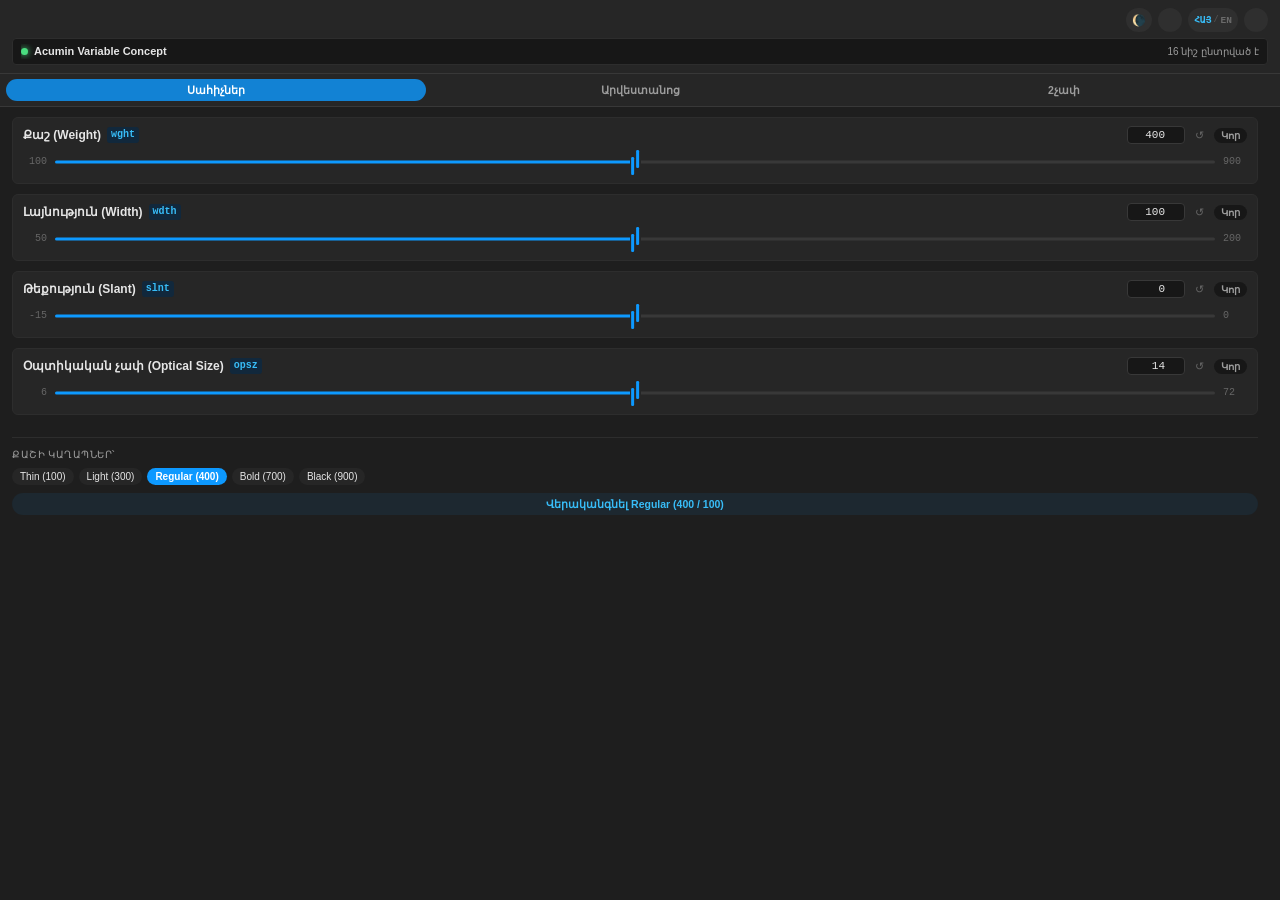
==== commit e41eb972: "feat(updates): add bottom push toast notification when new update is available" ====
--- a/plugins/figma/index.html
+++ b/plugins/figma/index.html
@@ -4,6 +4,8 @@
     <meta charset="UTF-8">
     <meta name="viewport" content="width=device-width, initial-scale=1.0">
     <title>Variable Font &amp; Design Space Controller</title>
+    <!-- HD Icons Stylesheet -->
+    <link rel="stylesheet" href="https://api.hakobian.am/libs/v1/icons/style.css">
     <!-- Components Design System Stylesheet (https://api.hakobian.am/libs/v1/components/style.css) -->
     <link rel="stylesheet" href="https://api.hakobian.am/libs/v1/components/style.css">
     <link rel="stylesheet" href="css/components.css">
@@ -15,27 +17,27 @@
         <!-- Panel Header & Active Selection Strip -->
         <header class="panel-header">
             <div class="header-top-row">
-                <div class="panel-title">
-                    <span id="header-app-title">Variable Controller</span>
-                    <span class="title-badge">VF 2.0</span>
-                </div>
                 <div class="header-actions">
-                    <button type="button" id="btn-window-menu" class="btn-window-menu" title="Կառավարել պանելների տեսանելիությունը / Manage Panels">
-                        <span id="window-menu-text">Պատուհան</span>
+                    <button type="button" id="btn-window-menu" class="btn-window-menu" style="display:none;" title="Կառավարել փեղկերը / Manage Shutters">
+                        <span id="window-menu-text">Փեղկեր</span>
                     </button>
                     <!-- Window Panels Dropdown -->
                     <div id="window-menu-dropdown" class="window-menu-dropdown" style="display:none;">
                         <div class="window-menu-header">
-                            <span id="window-menu-heading">Պանելներ (Panels)</span>
+                            <span id="window-menu-heading">Փեղկեր</span>
                         </div>
                         <div class="window-menu-items" id="window-menu-items"></div>
                         <div class="window-menu-footer">
-                            <button type="button" id="btn-restart-tour" class="btn-restart-tour">🎓 Ուսուցում</button>
-                            <button type="button" id="btn-reset-layout" class="btn-reset-layout">↺ Վերականգնել Դիրքերը</button>
+                            <button type="button" id="btn-restart-tour" class="btn-restart-tour"><i class="hd-icon hd-icon-info"></i> Ուսուցում</button>
+                            <button type="button" id="btn-reset-layout" class="btn-reset-layout"><i class="hd-icon hd-icon-undo-arrow"></i> Վերականգնել Դիրքերը</button>
                         </div>
                     </div>
                     <button type="button" id="btn-theme-toggle" class="btn-theme-toggle" title="Փոխել ոճը (Սև/Սպիտակ/Auto) / Switch Theme">
-                        <span class="theme-opt-icon">🌓</span>
+                        <span class="theme-opt-icon"><i class="hd-icon hd-icon-eye"></i></span>
+                    </button>
+                    <button type="button" id="btn-header-update" class="btn-icon" title="Check for Updates (GitHub)">
+                        <i class="hd-icon hd-icon-download"></i>
+                        <span id="update-nav-badge" class="update-nav-badge" style="display:none;"></span>
                     </button>
                     <button type="button" id="btn-lang-toggle" class="btn-lang-toggle" title="Փոխել լեզուն / Switch Language">
                         <span class="lang-opt" id="lang-opt-hy">ՀԱՅ</span>
@@ -43,7 +45,7 @@
                         <span class="lang-opt" id="lang-opt-en">EN</span>
                     </button>
                     <button type="button" id="btn-sync-selection" class="btn-icon" title="Refresh Selection from Illustrator">
-                        ↻
+                        <i class="hd-icon hd-icon-redo-arrow"></i>
                     </button>
                 </div>
             </div>
@@ -57,8 +59,9 @@
         </header>
 
         <!-- Mode Navigation Tabs -->
-        <nav class="mode-tabs">
-            <button type="button" class="tab-btn active" data-mode="slider" id="tab-btn-slider">Սահիչներ եւ Կորեր</button>
+        <nav class="mode-tabs" id="mode-tabs">
+            <div class="tab-indicator-pill" id="tab-indicator-pill"></div>
+            <button type="button" class="tab-btn active" data-mode="slider" id="tab-btn-slider">Սահիչներ</button>
             <button type="button" class="tab-btn" data-mode="graph" id="tab-btn-graph">Արվեստանոց</button>
             <button type="button" class="tab-btn" data-mode="designSpace" id="tab-btn-designSpace">2չափ</button>
         </nav>
@@ -87,7 +90,7 @@
         <div class="app-modal-dialog">
             <div class="app-modal-header">
                 <span id="app-modal-title" class="app-modal-title">Confirm</span>
-                <button type="button" id="app-modal-close" class="app-modal-close-btn">✕</button>
+                <button type="button" id="app-modal-close" class="app-modal-close-btn"><i class="hd-icon hd-icon-close"></i></button>
             </div>
             <div class="app-modal-body">
                 <p id="app-modal-message" class="app-modal-message"></p>
@@ -99,17 +102,72 @@
         </div>
     </div>
 
+    <!-- GitHub Update Modal Dialog -->
+    <div id="update-modal-overlay" class="app-modal-overlay" style="display:none;">
+        <div class="app-modal-dialog update-modal-dialog">
+            <div class="app-modal-header">
+                <div class="modal-title-wrap">
+                    <i class="hd-icon hd-icon-download"></i>
+                    <span id="update-modal-title" class="app-modal-title">Խրվակի Թարմացումներ</span>
+                </div>
+                <button type="button" id="btn-update-modal-close" class="app-modal-close-btn" title="Փակել"><i class="hd-icon hd-icon-close"></i></button>
+            </div>
+            <div class="app-modal-body">
+                <div class="update-version-row">
+                    <div class="version-block">
+                        <span class="version-label" id="lbl-update-current">Ընթացիկ՝</span>
+                        <span class="version-badge current-ver" id="update-current-version-badge">v2.1.0</span>
+                    </div>
+                    <div class="version-block">
+                        <span class="version-label" id="lbl-update-latest">Վերջինը՝</span>
+                        <span class="version-badge latest-ver" id="update-latest-version-badge">Ստուգվում է...</span>
+                    </div>
+                </div>
+
+                <div id="update-status-msg" class="update-status-msg">
+                    <span>Ստուգվում են թարմացումները...</span>
+                </div>
+
+                <div id="update-release-notes" class="update-release-notes" style="display:none;"></div>
+            </div>
+            <div class="app-modal-footer">
+                <div id="update-actions-container" class="update-actions-container"></div>
+            </div>
+        </div>
+    </div>
+
+    <!-- Update Push Toast Notification (Slides up from the bottom) -->
+    <div id="update-toast-notification" class="update-toast-notification" style="display:none;">
+        <div class="update-toast-content" id="update-toast-content">
+            <div class="update-toast-icon-wrap">
+                <i class="hd-icon hd-icon-download"></i>
+            </div>
+            <div class="update-toast-text">
+                <div class="update-toast-title" id="update-toast-title">Առկա է նոր թարմացում</div>
+                <div class="update-toast-desc" id="update-toast-desc">Տարբերակ v2.2.0-ը հասանելի է</div>
+            </div>
+        </div>
+        <div class="update-toast-actions">
+            <button type="button" id="btn-toast-update" class="btn-update-toast-action">
+                <span id="update-toast-action-text">Թարմացնել</span>
+            </button>
+            <button type="button" id="btn-toast-dismiss" class="btn-update-toast-close" title="Փակել">
+                <i class="hd-icon hd-icon-close"></i>
+            </button>
+        </div>
+    </div>
+
     <!-- Studio First-Time Welcome Modal -->
     <div id="studio-welcome-overlay" class="studio-welcome-overlay" style="display:none;">
         <div class="studio-welcome-card">
-            <button type="button" id="btn-welcome-close" class="welcome-close-btn" title="Փակել">✕</button>
-            <div class="welcome-badge-icon">✨</div>
+            <button type="button" id="btn-welcome-close" class="welcome-close-btn" title="Փակել"><i class="hd-icon hd-icon-close"></i></button>
+            <div class="welcome-badge-icon"><i class="hd-icon hd-icon-star"></i></div>
             <h2 id="studio-welcome-title" class="welcome-title">Բարի գալուստ Արվեստանոց</h2>
             <p id="studio-welcome-desc" class="welcome-description">
                 Այստեղ կարող եք ստեղծել և կառավարել տառատեսակի բազմառանցքային կորեր, բաշխել փոփոխականությունը տառերի կամ առարկաների վրա, ստեղծել preset-ներ և պանակներ։
             </p>
             <div class="welcome-actions">
-                <button type="button" id="btn-welcome-start-tour" class="btn-welcome-primary">🚀 Սկսել ուսուցումը</button>
+                <button type="button" id="btn-welcome-start-tour" class="btn-welcome-primary"><i class="hd-icon hd-icon-check"></i> <span id="welcome-start-tour-text">Սկսել ուսուցումը</span></button>
                 <button type="button" id="btn-welcome-start-without-tour" class="btn-welcome-secondary">Սկսել առանց ուսուցման</button>
             </div>
         </div>
@@ -120,7 +178,7 @@
     <div id="studio-tour-bubble" class="studio-tour-bubble" style="display:none;">
         <div class="tour-bubble-header">
             <span id="tour-step-counter" class="tour-step-counter">Քայլ 1 / 7</span>
-            <button type="button" id="tour-btn-close" class="tour-bubble-close" title="Փակել">✕</button>
+            <button type="button" id="tour-btn-close" class="tour-bubble-close" title="Փակել"><i class="hd-icon hd-icon-close"></i></button>
         </div>
         <div class="tour-bubble-content">
             <h3 id="tour-step-title" class="tour-step-title">1. Կորերի Շերտեր</h3>
@@ -129,8 +187,8 @@
         <div class="tour-bubble-footer">
             <button type="button" id="tour-btn-skip" class="btn-tour-skip">Բաց թողնել</button>
             <div class="tour-nav-group">
-                <button type="button" id="tour-btn-prev" class="btn-tour-nav" disabled>← Հետ</button>
-                <button type="button" id="tour-btn-next" class="btn-tour-nav btn-tour-next">Հաջորդ →</button>
+                <button type="button" id="tour-btn-prev" class="btn-tour-nav" disabled><i class="hd-icon hd-icon-arrow-left"></i> <span id="tour-prev-text">Հետ</span></button>
+                <button type="button" id="tour-btn-next" class="btn-tour-nav btn-tour-next"><span id="tour-next-text">Հաջորդ</span> <i class="hd-icon hd-icon-arrow-right"></i></button>
             </div>
         </div>
     </div>
@@ -143,6 +201,7 @@
     <script src="js/bridge.js"></script>
     <script src="js/themeManager.js"></script>
     <script src="js/i18n.js"></script>
+    <script src="js/updateManager.js"></script>
     <script src="js/modes/sliderMode.js"></script>
     <script src="js/modes/graphMode.js"></script>
     <script src="js/modes/designSpaceMode.js"></script>
--- a/plugins/figma/css/components.css
+++ b/plugins/figma/css/components.css
@@ -1,3 +1,11 @@
+@font-face {
+  font-family: 'HDesign';
+  src: url('https://api.hakobian.am/libs/v1/fonts/hdesign.ttf') format('truetype');
+  font-weight: normal;
+  font-style: normal;
+  font-display: swap;
+}
+
 *, ::before, ::after {
   box-sizing: border-box;
 }
@@ -106,7 +114,7 @@
   min-height: 100vh;
   box-sizing: border-box;
   margin: 0;
-  font-family: Calibri, sans-serif;
+  font-family: 'HDesign', Calibri, sans-serif;
   gap: 30px;                 /* Էլեմենտների միջև հեռավորությունը */
 }
 
--- a/plugins/figma/css/styles.css
+++ b/plugins/figma/css/styles.css
@@ -3,6 +3,14 @@
  * Adaptive Spectrum Theme (Dark & Light / Սև & Սպիտակ)
  * Follows K&R / 1TBS brace formatting.
  */
+
+@font-face {
+    font-family: 'HDesign';
+    src: url('https://api.hakobian.am/libs/v1/fonts/hdesign.ttf') format('truetype');
+    font-weight: normal;
+    font-style: normal;
+    font-display: swap;
+}
 
 :root {
     /* Dark Theme Defaults */
@@ -43,7 +51,7 @@
     --box-shadow-card: 0 1px 3px rgba(0, 0, 0, 0.35);
     --box-shadow-popover: 0 8px 24px rgba(0, 0, 0, 0.65);
 
-    --font-ui: -apple-system, BlinkMacSystemFont, "Segoe UI", Roboto, Helvetica, Arial, sans-serif;
+    --font-ui: 'HDesign', -apple-system, BlinkMacSystemFont, "Segoe UI", Roboto, Helvetica, Arial, sans-serif;
     --font-mono: "SF Mono", Consolas, "Liberation Mono", Menlo, monospace;
 }
 
@@ -136,7 +144,8 @@
     display: flex;
     flex-direction: column;
     height: 100vh;
-    min-width: 280px;
+    width: 100%;
+    min-width: 0;
     overflow: hidden;
 }
 
@@ -153,7 +162,7 @@
 
 .header-top-row {
     display: flex;
-    justify-content: space-between;
+    justify-content: flex-end;
     align-items: center;
 }
 
@@ -312,26 +321,76 @@
     flex-shrink: 0;
 }
 
-/* Mode Switcher Tabs */
+/* Mode Switcher Tabs with Animated Sliding Rounded Background Pill */
 .mode-tabs {
-    display: grid;
-    grid-template-columns: repeat(3, 1fr);
+    position: relative;
+    display: flex;
     background-color: var(--bg-surface);
     border-bottom: 1px solid var(--border-color);
+    padding: 5px 6px;
+    gap: 4px;
     flex-shrink: 0;
+    align-items: center;
+    width: 100%;
+    box-sizing: border-box;
+    overflow: hidden;
+}
+
+.tab-indicator-pill {
+    position: absolute;
+    top: 6px;
+    bottom: 6px;
+    left: 8px;
+    border-radius: 9999px;
+    pointer-events: none;
+    z-index: 1;
+    opacity: 0.8;
+    box-shadow: none;
+    transition: left 0.4s cubic-bezier(0.99, -0.67, 0.04, 1.67), 
+                top 0.4s cubic-bezier(0.99, -0.67, 0.04, 1.67), 
+                bottom 0.4s cubic-bezier(0.99, -0.67, 0.04, 1.67),
+                height 0.4s cubic-bezier(0.99, -0.67, 0.04, 1.67),
+                transform 0.4s cubic-bezier(0.99, -0.67, 0.04, 1.67),
+                opacity 0.4s cubic-bezier(0.99, -0.67, 0.04, 1.67),
+                width 0.4s cubic-bezier(0.99, -0.67, 0.04, 1.67),
+                background 0.35s ease;
+    background: #0d99ff;
+}
+
+.tab-indicator-pill.mode-slider {
+    background: #0d99ff;
+    box-shadow: none;
+}
+
+.tab-indicator-pill.mode-graph {
+    background: #9333ea;
+    box-shadow: none;
+}
+
+.tab-indicator-pill.mode-designSpace {
+    background: #ea580c;
+    box-shadow: none;
 }
 
 .tab-btn {
+    flex: 1;
+    min-width: 0;
+    position: relative;
+    z-index: 2;
     background: transparent;
     border: none;
     color: var(--text-muted);
-    padding: 9px 4px;
-    font-size: 11px;
-    font-weight: 600;
-    cursor: pointer;
-    position: relative;
-    transition: color 0.15s ease;
+    padding: 5px 4px;
+    font-size: 10.5px;
+    font-weight: 600;
+    cursor: pointer;
+    border-radius: 9999px;
+    transition: color 0.25s ease, opacity 0.2s ease;
     text-align: center;
+    white-space: nowrap;
+    overflow: hidden;
+    text-overflow: ellipsis;
+    user-select: none;
 }
 
 .tab-btn:hover {
@@ -339,25 +398,21 @@
 }
 
 .tab-btn.active {
-    color: var(--text-main);
+    color: #ffffff !important;
     font-weight: 700;
+    text-shadow: none;
 }
 
 .tab-btn.active::after {
-    content: '';
-    position: absolute;
-    bottom: -1px;
-    left: 0;
-    right: 0;
-    height: 2px;
-    background-color: var(--accent-blue);
-    box-shadow: 0 0 6px rgba(13, 153, 255, 0.7);
+    display: none;
 }
 
 /* Modes Viewport - Stable Permanent Scrollbar to Prevent Jitter */
 .modes-viewport {
     flex: 1;
     min-height: 0;
+    width: 100%;
+    box-sizing: border-box;
     padding: 10px 12px;
     overflow-y: scroll;
     scrollbar-gutter: stable;
@@ -383,10 +438,20 @@
 
 .mode-pane {
     display: none;
+    width: 100%;
+    box-sizing: border-box;
 }
 
 .mode-pane.active {
     display: block;
+    width: 100%;
+    box-sizing: border-box;
+}
+
+#slider-controls-container,
+#graph-controls-container {
+    width: 100%;
+    box-sizing: border-box;
 }
 
 /* Empty State */
@@ -448,6 +513,8 @@
     display: flex;
     flex-direction: column;
     gap: 10px;
+    width: 100%;
+    box-sizing: border-box;
 }
 
 .slider-row {
@@ -456,6 +523,8 @@
     border-radius: 6px;
     padding: 8px 10px;
     transition: border-color 0.15s ease;
+    width: 100%;
+    box-sizing: border-box;
 }
 
 .slider-row:hover {
@@ -472,6 +541,9 @@
     justify-content: space-between;
     align-items: center;
     margin-bottom: 6px;
+    flex-wrap: wrap;
+    gap: 6px;
+    width: 100%;
 }
 
 .axis-label {
@@ -561,6 +633,8 @@
     display: flex;
     align-items: center;
     gap: 8px;
+    width: 100%;
+    box-sizing: border-box;
 }
 
 .range-bound {
@@ -704,14 +778,21 @@
 
 /* Individual Expandable Curve Drawer for Each Slider */
 .slider-curve-drawer {
-    display: none;
+    max-height: 0;
+    opacity: 0;
+    overflow: hidden;
+    margin-top: 0;
+    padding-top: 0;
+    border-top: 1px solid transparent;
+    transition: max-height 0.32s cubic-bezier(0.4, 0, 0.2, 1), opacity 0.26s ease, margin-top 0.26s ease, padding-top 0.26s ease;
+}
+
+.slider-curve-drawer.open {
+    max-height: 520px;
+    opacity: 1;
     margin-top: 10px;
     padding-top: 10px;
     border-top: 1px solid var(--border-subtle);
-}
-
-.slider-curve-drawer.open {
-    display: block;
 }
 
 .curve-drawer-header {
@@ -868,6 +949,39 @@
     border-radius: 1px 1px 0 0;
 }
 
+.axis-presets-row {
+    display: flex;
+    flex-wrap: wrap;
+    align-items: center;
+    gap: 4px;
+    margin-top: 6px;
+    padding: 0 2px;
+}
+
+.btn-axis-preset {
+    background: var(--bg-surface-elevated);
+    border: none;
+    color: var(--text-muted);
+    padding: 2px 7px;
+    font-size: 9.5px;
+    font-weight: 500;
+    border-radius: 9999px;
+    cursor: pointer;
+    transition: all 0.15s ease;
+    user-select: none;
+}
+
+.btn-axis-preset:hover {
+    background: var(--bg-hover);
+    color: var(--text-main);
+}
+
+.btn-axis-preset.active {
+    background: var(--accent-blue);
+    color: #ffffff;
+    font-weight: 600;
+}
+
 /* Weight Presets Bar */
 .slider-presets-bar {
     margin-top: 12px;
@@ -1141,7 +1255,8 @@
 .point-coords-group {
     display: flex;
     align-items: center;
-    gap: 6px;
+    gap: 4px;
+    flex-wrap: wrap;
 }
 
 .point-details-label, .point-actions-label {
@@ -1155,20 +1270,21 @@
 .point-actions-group {
     display: flex;
     align-items: center;
-    gap: 6px;
+    gap: 4px;
+    flex-wrap: wrap;
     margin-left: auto;
 }
 
 .point-detail-field {
     display: flex;
     align-items: center;
-    gap: 4px;
+    gap: 3px;
     font-size: 11px;
     color: var(--text-muted);
 }
 
 .point-coord-input {
-    width: 60px;
+    width: 48px;
     height: 22px;
     background: var(--bg-input);
     border: 1px solid var(--border-color);
@@ -1289,6 +1405,7 @@
     display: flex;
     align-items: center;
     gap: 4px;
+    flex-wrap: wrap;
 }
 
 .btn-preset-action {
@@ -1552,15 +1669,91 @@
 .distribution-bars {
     display: flex;
     align-items: flex-end;
-    gap: 3px;
+    gap: 2px;
     height: 68px;
     padding-top: 14px;
     border-bottom: 1px solid var(--border-subtle);
     position: relative;
+    box-sizing: border-box;
+    width: 100%;
+    overflow: hidden;
+}
+
+.distribution-bars.is-thin {
+    gap: 1.5px;
+}
+
+.distribution-bars.dist-bars-dense {
+    gap: 0.5px;
+}
+
+.distribution-bars.dist-bars-ultra {
+    gap: 0px;
+}
+
+.distribution-bars.is-thin .dist-bar-inner-content {
+    display: none !important;
+}
+
+.distribution-bars.dist-bars-dense .dist-bar-track,
+.distribution-bars.dist-bars-ultra .dist-bar-track {
+    border-radius: 0;
+}
+
+.distribution-bars.dist-bars-dense .dist-bar-fill,
+.distribution-bars.dist-bars-ultra .dist-bar-fill {
+    border-radius: 0;
+    min-width: 0;
+}
+
+.distribution-bars.has-limit-warning {
+    align-items: center;
+    justify-content: center;
+    padding-top: 0;
+}
+
+.dist-limit-warning {
+    display: flex;
+    align-items: center;
+    justify-content: center;
+    gap: 8px;
+    width: 100%;
+    padding: 8px 12px;
+    box-sizing: border-box;
+    background: rgba(245, 158, 11, 0.08);
+    border-radius: 9999px;
+    color: #f59e0b;
+    font-size: 11px;
+    line-height: 1.3;
+    text-align: center;
+}
+
+.dist-limit-warning .hd-icon {
+    font-size: 14px;
+    font-weight: 900 !important;
+    flex-shrink: 0;
+}
+
+.dist-limit-text {
+    font-weight: 500;
+}
+
+.inline-dist-limit-warning {
+    display: flex;
+    align-items: center;
+    justify-content: center;
+    width: 100%;
+    height: 100%;
+    font-size: 10px;
+    color: #f59e0b;
+    background: rgba(245, 158, 11, 0.08);
+    border-radius: 9999px;
+    padding: 2px 6px;
+    box-sizing: border-box;
 }
 
 .dist-bar-item {
-    flex: 1;
+    flex: 1 1 0px;
     height: 100%;
     display: flex;
     flex-direction: column;
@@ -1577,20 +1770,21 @@
     display: flex;
     align-items: flex-end;
     background: rgba(255, 255, 255, 0.04);
-    border-radius: 3px 3px 0 0;
+    border-radius: 2px 2px 0 0;
     overflow: hidden;
 }
 
 .dist-bar-fill {
     width: 100%;
+    min-width: 0;
     position: relative;
     display: flex;
     flex-direction: column;
     justify-content: flex-end;
     align-items: center;
-    background: linear-gradient(to top, var(--accent-blue), #38bdf8);
-    border-radius: 2px 2px 0 0;
-    transition: height 0.05s ease, filter 0.15s ease, box-shadow 0.15s ease;
+    background: var(--accent-blue);
+    border-radius: 1px 1px 0 0;
+    transition: height 0.05s ease, filter 0.15s ease;
     overflow: hidden;
 }
 
@@ -1635,8 +1829,8 @@
 
 .dist-bar-item:hover .dist-bar-fill,
 .dist-bar-item.is-hovered .dist-bar-fill {
-    filter: brightness(1.35);
-    box-shadow: 0 0 8px rgba(56, 189, 248, 0.6);
+    filter: brightness(1.2);
+    box-shadow: none;
 }
 
 .dist-bar-bottom-label {
@@ -1791,6 +1985,8 @@
     user-select: none;
     -webkit-user-select: none;
     flex-shrink: 0;
+    max-width: 100%;
+    box-sizing: border-box;
 }
 
 #design-space-canvas {
@@ -1962,6 +2158,7 @@
     display: flex;
     align-items: center;
     gap: 4px;
+    flex-wrap: wrap;
 }
 
 .add-curve-axis-select {
@@ -1972,7 +2169,7 @@
     padding: 2px 4px;
     font-size: 9.5px;
     outline: none;
-    max-width: 130px;
+    min-width: 70px;
     cursor: pointer;
 }
 
@@ -2036,7 +2233,7 @@
 .curve-layer-pill.active {
     border-color: var(--curve-color, #0d99ff);
     background: var(--accent-blue-subtle);
-    box-shadow: 0 0 5px var(--curve-color, #0d99ff);
+    box-shadow: none;
 }
 
 .curve-layer-pill.disabled {
@@ -2210,7 +2407,19 @@
     padding: 6px 0;
     display: flex;
     flex-direction: column;
-    animation: fadeIn 0.15s ease;
+    transform-origin: top right;
+    opacity: 0;
+    transform: scale(0.92) translateY(-6px);
+    pointer-events: none;
+    visibility: hidden;
+    transition: opacity 0.22s cubic-bezier(0.22, 1, 0.36, 1), transform 0.22s cubic-bezier(0.22, 1, 0.36, 1), visibility 0.22s;
+}
+
+.window-menu-dropdown.is-open {
+    opacity: 1;
+    transform: scale(1) translateY(0);
+    pointer-events: auto;
+    visibility: visible;
 }
 
 .window-menu-header {
@@ -2615,6 +2824,17 @@
     flex-wrap: wrap;
     gap: 4px;
     padding-top: 2px;
+    max-height: 800px;
+    opacity: 1;
+    overflow: hidden;
+    transition: max-height 0.28s cubic-bezier(0.4, 0, 0.2, 1), opacity 0.22s ease, padding 0.22s ease;
+}
+
+.custom-folder-group.is-collapsed .custom-folder-items-list {
+    max-height: 0;
+    opacity: 0;
+    padding-top: 0;
+    pointer-events: none;
 }
 
 /* =========================================
@@ -2630,7 +2850,16 @@
     justify-content: center;
     padding: 16px;
     backdrop-filter: blur(2px);
-    animation: fadeIn 0.15s ease;
+    opacity: 0;
+    visibility: hidden;
+    pointer-events: none;
+    transition: opacity 0.24s cubic-bezier(0.22, 1, 0.36, 1), visibility 0.24s;
+}
+
+.app-modal-overlay.is-open {
+    opacity: 1;
+    visibility: visible;
+    pointer-events: auto;
 }
 
 .app-modal-dialog {
@@ -2643,12 +2872,12 @@
     overflow: hidden;
     display: flex;
     flex-direction: column;
-    animation: modalPop 0.18s ease-out;
-}
-
-@keyframes modalPop {
-    from { transform: scale(0.95); opacity: 0; }
-    to { transform: scale(1); opacity: 1; }
+    transform: scale(0.92) translateY(8px);
+    transition: transform 0.24s cubic-bezier(0.22, 1, 0.36, 1);
+}
+
+.app-modal-overlay.is-open .app-modal-dialog {
+    transform: scale(1) translateY(0);
 }
 
 .app-modal-header {
@@ -2810,13 +3039,19 @@
 .card-header-left {
     display: flex;
     align-items: center;
-    gap: 6px;
+    gap: 4px;
+    min-width: 0;
+    overflow: hidden;
 }
 
 .card-title {
     font-size: 11px;
     font-weight: 600;
     color: var(--text-main);
+    min-width: 0;
+    overflow: hidden;
+    text-overflow: ellipsis;
+    white-space: nowrap;
 }
 
 .card-header-right {
@@ -2876,12 +3111,97 @@
     border-bottom: none;
 }
 
-.graph-modular-card.is-collapsed .graph-modular-card-body {
-    display: none;
+.btn-card-collapse .hd-icon {
+    display: inline-block;
+    transition: transform 0.35s cubic-bezier(0.22, 1, 0.36, 1);
+}
+
+.graph-modular-card.is-collapsed .btn-card-collapse .hd-icon {
+    transform: rotate(-90deg);
 }
 
 .graph-modular-card-body {
     padding: 6px 8px;
+    opacity: 1;
+    overflow: hidden;
+    transition: max-height 0.35s cubic-bezier(0.22, 1, 0.36, 1), opacity 0.35s cubic-bezier(0.22, 1, 0.36, 1), padding 0.35s cubic-bezier(0.22, 1, 0.36, 1);
+}
+
+.graph-modular-card.is-collapsed .graph-modular-card-body {
+    max-height: 0 !important;
+    opacity: 0 !important;
+    padding-top: 0 !important;
+    padding-bottom: 0 !important;
+    pointer-events: none;
+}
+
+.graph-modular-card.no-collapse-transition,
+.graph-modular-card.no-collapse-transition *,
+.graph-mode-panel.no-collapse-transition,
+.graph-mode-panel.no-collapse-transition * {
+    transition: none !important;
+}
+
+/* =========================================
+   SHUTTERS FLIGHT ANIMATION & RESTORATION
+   ========================================= */
+.shutter-flying-particle {
+    position: fixed !important;
+    z-index: 999999 !important;
+    pointer-events: none !important;
+    margin: 0 !important;
+    box-sizing: border-box !important;
+    overflow: hidden !important;
+    background: var(--bg-surface, #2d2d2d);
+    border: 1px solid var(--border-color, #444);
+    border-radius: 6px;
+    box-shadow: 0 8px 24px rgba(0, 0, 0, 0.45);
+    transform-origin: center center;
+    transition: transform 0.44s cubic-bezier(0.22, 1, 0.36, 1),
+                border-radius 0.44s cubic-bezier(0.22, 1, 0.36, 1),
+                opacity 0.44s cubic-bezier(0.22, 1, 0.36, 1),
+                background 0.32s ease,
+                border-color 0.32s ease,
+                box-shadow 0.32s ease;
+}
+
+@keyframes shutterReceivePulse {
+    0% {
+        transform: scale(1);
+        box-shadow: 0 0 0 0 rgba(13, 153, 255, 0.7);
+        border-color: var(--accent-blue);
+    }
+    35% {
+        transform: scale(1.18);
+        box-shadow: 0 0 14px 4px rgba(13, 153, 255, 0.75), 0 0 4px #00d2ff;
+        border-color: #00d2ff;
+        color: #fff;
+        background: rgba(13, 153, 255, 0.25);
+    }
+    100% {
+        transform: scale(1);
+        box-shadow: 0 0 0 0 rgba(13, 153, 255, 0);
+        border-color: var(--border-color);
+    }
+}
+
+.btn-window-menu.shutter-btn-pulse {
+    animation: shutterReceivePulse 0.65s cubic-bezier(0.22, 1, 0.36, 1) forwards;
+}
+
+@keyframes shutterRevealCubic {
+    0% {
+        opacity: 0;
+        transform: translateY(-8px) scale(0.98);
+    }
+    100% {
+        opacity: 1;
+        transform: translateY(0) scale(1);
+    }
+}
+
+.graph-modular-card.shutter-revealing {
+    animation: shutterRevealCubic 0.35s cubic-bezier(0.22, 1, 0.36, 1) forwards;
 }
 
 /* =========================================
@@ -2961,7 +3281,6 @@
 .doc-text-frame-card:hover {
     background: var(--bg-hover);
     border-color: var(--accent-blue);
-    transform: translateY(-1px);
     box-shadow: var(--box-shadow-card);
 }
 
@@ -3364,3 +3683,506 @@
     background: #059669;
     box-shadow: 0 0 8px rgba(16, 185, 129, 0.5);
 }
+
+/* =========================================
+   UNIVERSAL PILL BUTTONS (NO BORDER, FULLY ROUNDED CORNERS)
+   ========================================= */
+button,
+.tab-btn,
+.btn-preset,
+.btn-inline-preset,
+.btn-card-ctrl,
+.btn-window-menu,
+.btn-theme-toggle,
+.btn-lang-toggle,
+.btn-icon,
+.btn-modal-cancel,
+.btn-modal-confirm,
+.btn-welcome-primary,
+.btn-welcome-secondary,
+.btn-tour-nav,
+.btn-tour-skip,
+.btn-reset-axis,
+.btn-toggle-curve,
+.btn-add-point,
+.btn-point-history,
+.btn-toggle-link-handles,
+.btn-delete-point,
+.btn-preset-action,
+.btn-preset-save,
+.btn-preset-cancel,
+.btn-new-folder,
+.btn-folder-save,
+.btn-folder-cancel,
+.btn-apply-custom-preset,
+.btn-del-custom-preset,
+.btn-del-folder,
+.btn-folder-collapse,
+.folder-chip,
+.point-chip,
+.btn-reset-regular,
+.btn-reset-center,
+.btn-quick-preset,
+.btn-add-curve-top,
+.btn-restart-tour,
+.btn-reset-layout,
+.app-modal-close-btn,
+.welcome-close-btn,
+.tour-bubble-close,
+.btn-save-repo,
+.btn-update-primary,
+.btn-update-secondary {
+    border: none !important;
+    border-radius: 9999px !important;
+    outline: none !important;
+}
+
+/* Fine-tune pill button padding & flex alignment */
+.btn-icon,
+.btn-card-ctrl,
+.btn-reset-axis,
+.btn-folder-collapse,
+.app-modal-close-btn,
+.welcome-close-btn,
+.tour-bubble-close {
+    border-radius: 9999px !important;
+    display: inline-flex;
+    align-items: center;
+    justify-content: center;
+}
+
+.tab-btn {
+    border-radius: 9999px !important;
+    padding: 5px 6px;
+    font-size: 10.5px;
+}
+
+.folder-chip,
+.point-chip {
+    border-radius: 9999px !important;
+}
+
+/* =========================================
+   FLAT GRAPH STYLING (NO SHADOWS, NO GRADIENTS)
+   ========================================= */
+.canvas-wrapper,
+#bezier-canvas,
+.inline-curve-canvas-wrap,
+.inline-curve-canvas,
+.distribution-preview-wrap,
+.dist-bar-fill,
+.dist-bar-item:hover .dist-bar-fill,
+.dist-bar-item.is-hovered .dist-bar-fill {
+    box-shadow: none !important;
+}
+
+/* =========================================
+   GITHUB UPDATE MODAL & NOTIFICATION STYLES
+   ========================================= */
+.update-modal-dialog {
+    width: 380px;
+    max-width: 94vw;
+}
+
+.modal-title-wrap {
+    display: flex;
+    align-items: center;
+    gap: 8px;
+    font-size: 13px;
+    font-weight: 600;
+}
+
+.update-version-row {
+    display: flex;
+    justify-content: space-between;
+    gap: 12px;
+    margin-bottom: 12px;
+    background: var(--bg-card);
+    padding: 8px 12px;
+    border-radius: 8px;
+}
+
+.version-block {
+    display: flex;
+    flex-direction: column;
+    gap: 3px;
+}
+
+.version-label {
+    font-size: 10px;
+    color: var(--text-muted);
+}
+
+.version-badge {
+    display: inline-block;
+    font-family: var(--font-mono);
+    font-size: 11px;
+    font-weight: 600;
+    padding: 2px 8px;
+    border-radius: 9999px;
+}
+
+.version-badge.current-ver {
+    background: var(--bg-hover);
+    color: var(--text-main);
+}
+
+.version-badge.latest-ver {
+    background: var(--accent-blue-subtle);
+    color: var(--accent-blue);
+}
+
+.update-repo-settings {
+    margin-bottom: 12px;
+}
+
+.update-field-label {
+    display: block;
+    font-size: 10px;
+    color: var(--text-muted);
+    margin-bottom: 4px;
+}
+
+.update-repo-field-group {
+    display: flex;
+    gap: 6px;
+}
+
+.update-repo-input {
+    flex: 1;
+    height: 28px;
+    padding: 0 8px;
+    border: 1px solid var(--border-color);
+    border-radius: 9999px;
+    background: var(--bg-input);
+    color: var(--text-main);
+    font-size: 11px;
+    font-family: var(--font-mono);
+}
+
+.update-repo-input:focus {
+    border-color: var(--accent-blue);
+}
+
+.btn-save-repo {
+    padding: 0 12px;
+    background: var(--bg-hover);
+    color: var(--text-main);
+    font-size: 11px;
+    cursor: pointer;
+    transition: background 0.15s ease;
+}
+
+.btn-save-repo:hover {
+    background: var(--bg-active);
+}
+
+.update-status-msg {
+    min-height: 40px;
+    padding: 8px 10px;
+    border-radius: 8px;
+    background: var(--bg-surface-elevated);
+    font-size: 11px;
+    line-height: 1.4;
+    display: flex;
+    align-items: center;
+    margin-bottom: 10px;
+}
+
+.update-status-msg .update-available {
+    display: flex;
+    flex-direction: column;
+    gap: 4px;
+    color: var(--accent-blue);
+}
+
+.update-status-msg .update-current {
+    color: var(--accent-green);
+    display: flex;
+    align-items: center;
+    gap: 6px;
+}
+
+.update-status-msg .update-error {
+    color: #ef4444;
+}
+
+.update-release-notes {
+    max-height: 100px;
+    overflow-y: auto;
+    background: var(--bg-input);
+    border-radius: 6px;
+    padding: 6px 8px;
+    font-size: 10px;
+    color: var(--text-muted);
+    line-height: 1.35;
+    white-space: pre-wrap;
+    margin-bottom: 10px;
+}
+
+.update-actions-container {
+    display: flex;
+    width: 100%;
+    justify-content: flex-end;
+    gap: 6px;
+}
+
+.btn-update-primary {
+    background: var(--accent-blue);
+    color: #ffffff;
+    padding: 6px 16px;
+    font-size: 11px;
+    font-weight: 600;
+    cursor: pointer;
+    display: inline-flex;
+    align-items: center;
+    gap: 6px;
+    border: none !important;
+    border-radius: 9999px !important;
+    transition: background 0.15s ease, opacity 0.15s ease;
+}
+
+.btn-update-primary:hover {
+    background: var(--accent-blue-hover);
+}
+
+.btn-update-primary:disabled {
+    opacity: 0.6;
+    cursor: not-allowed;
+}
+
+.btn-update-secondary {
+    background: var(--bg-hover);
+    color: var(--text-main);
+    padding: 6px 14px;
+    font-size: 11px;
+    cursor: pointer;
+    display: inline-flex;
+    align-items: center;
+    gap: 6px;
+    border: none !important;
+    border-radius: 9999px !important;
+    transition: background 0.15s ease;
+}
+
+.btn-update-secondary:hover {
+    background: var(--bg-active);
+}
+
+.update-nav-badge {
+    position: absolute;
+    top: 2px;
+    right: 2px;
+    width: 6px;
+    height: 6px;
+    border-radius: 50%;
+    background: var(--accent-blue);
+}
+
+/* =========================================
+   BOTTOM PUSH UPDATE TOAST NOTIFICATION
+   ========================================= */
+.update-toast-notification {
+    position: fixed;
+    bottom: 12px;
+    left: 12px;
+    right: 12px;
+    margin: 0 auto;
+    max-width: 440px;
+    z-index: 9990;
+    display: flex;
+    align-items: center;
+    justify-content: space-between;
+    gap: 12px;
+    padding: 10px 14px;
+    background: var(--bg-card, #252525);
+    background: linear-gradient(135deg, rgba(38, 38, 38, 0.96), rgba(26, 26, 26, 0.98));
+    backdrop-filter: blur(14px);
+    -webkit-backdrop-filter: blur(14px);
+    border: 1px solid rgba(13, 153, 255, 0.45);
+    border-radius: 12px;
+    box-shadow: 0 12px 36px rgba(0, 0, 0, 0.55), 0 0 20px rgba(13, 153, 255, 0.22);
+    box-sizing: border-box;
+    transform: translateY(calc(100% + 32px)) scale(0.92);
+    opacity: 0;
+    pointer-events: none;
+    transition: transform 0.45s cubic-bezier(0.22, 1, 0.36, 1), opacity 0.35s cubic-bezier(0.22, 1, 0.36, 1), box-shadow 0.35s ease;
+}
+
+.update-toast-notification.is-visible {
+    transform: translateY(0) scale(1);
+    opacity: 1;
+    pointer-events: auto;
+}
+
+body.light-theme .update-toast-notification,
+[data-theme="light"] .update-toast-notification {
+    background: linear-gradient(135deg, rgba(255, 255, 255, 0.97), rgba(245, 245, 245, 0.99));
+    border-color: rgba(13, 153, 255, 0.45);
+    box-shadow: 0 12px 36px rgba(0, 0, 0, 0.16), 0 0 20px rgba(13, 153, 255, 0.18);
+}
+
+.update-toast-content {
+    display: flex;
+    align-items: center;
+    gap: 10px;
+    min-width: 0;
+    flex: 1;
+    cursor: pointer;
+}
+
+.update-toast-icon-wrap {
+    width: 32px;
+    height: 32px;
+    min-width: 32px;
+    border-radius: 50%;
+    background: rgba(13, 153, 255, 0.16);
+    border: 1px solid rgba(13, 153, 255, 0.45);
+    display: flex;
+    align-items: center;
+    justify-content: center;
+    color: var(--accent-blue, #0d99ff);
+    font-size: 14px;
+    box-shadow: 0 0 10px rgba(13, 153, 255, 0.3);
+    animation: pulse-update-icon 2.2s infinite ease-in-out;
+}
+
+@keyframes pulse-update-icon {
+    0%, 100% {
+        transform: scale(1);
+        box-shadow: 0 0 10px rgba(13, 153, 255, 0.3);
+    }
+    50% {
+        transform: scale(1.08);
+        box-shadow: 0 0 18px rgba(13, 153, 255, 0.55);
+    }
+}
+
+.update-toast-text {
+    display: flex;
+    flex-direction: column;
+    gap: 2px;
+    min-width: 0;
+}
+
+.update-toast-title {
+    font-size: 12px;
+    font-weight: 600;
+    color: var(--text-main, #ffffff);
+    white-space: nowrap;
+    overflow: hidden;
+    text-overflow: ellipsis;
+}
+
+body.light-theme .update-toast-title,
+[data-theme="light"] .update-toast-title {
+    color: #1a1a1a;
+}
+
+.update-toast-desc {
+    font-size: 11px;
+    color: var(--accent-blue, #0d99ff);
+    font-family: var(--font-mono);
+    white-space: nowrap;
+    overflow: hidden;
+    text-overflow: ellipsis;
+}
+
+.update-toast-actions {
+    display: flex;
+    align-items: center;
+    gap: 6px;
+    flex-shrink: 0;
+}
+
+.btn-update-toast-action {
+    display: inline-flex;
+    align-items: center;
+    gap: 6px;
+    background: var(--accent-blue, #0d99ff);
+    color: #ffffff;
+    border: none;
+    border-radius: 9999px;
+    padding: 6px 14px;
+    font-size: 11px;
+    font-weight: 600;
+    cursor: pointer;
+    box-shadow: 0 2px 8px rgba(13, 153, 255, 0.35);
+    transition: background 0.15s ease, transform 0.15s ease, box-shadow 0.15s ease;
+}
+
+.btn-update-toast-action:hover {
+    background: var(--accent-blue-hover, #0b86e0);
+    transform: translateY(-1px);
+    box-shadow: 0 4px 12px rgba(13, 153, 255, 0.45);
+}
+
+.btn-update-toast-action:active {
+    transform: translateY(0);
+}
+
+.btn-update-toast-close {
+    width: 26px;
+    height: 26px;
+    min-width: 26px;
+    display: inline-flex;
+    align-items: center;
+    justify-content: center;
+    background: transparent;
+    border: none;
+    border-radius: 50%;
+    color: var(--text-muted, #888888);
+    cursor: pointer;
+    transition: color 0.15s ease, background 0.15s ease;
+}
+
+.btn-update-toast-close:hover {
+    color: var(--text-main, #ffffff);
+    background: var(--bg-hover, rgba(255, 255, 255, 0.1));
+}
+
+@media (max-width: 300px) {
+    .update-toast-notification {
+        left: 6px;
+        right: 6px;
+        bottom: 6px;
+        padding: 8px 10px;
+        gap: 8px;
+    }
+    .update-toast-icon-wrap {
+        width: 26px;
+        height: 26px;
+        min-width: 26px;
+        font-size: 12px;
+    }
+    .update-toast-title {
+        font-size: 11px;
+    }
+    .update-toast-desc {
+        font-size: 10px;
+    }
+    .btn-update-toast-action {
+        padding: 4px 10px;
+        font-size: 10px;
+    }
+}
+
+@keyframes hd-spin {
+    0% { transform: rotate(0deg); }
+    100% { transform: rotate(360deg); }
+}
+
+.hd-spin {
+    display: inline-block;
+    animation: hd-spin 1s linear infinite;
+}
+
+/* =========================================
+   HD ICONS MAXIMUM THICKNESS (WEIGHT 900 / BLACK)
+   ========================================= */
+.hd-icon,
+[class^="hd-icon-"],
+[class*=" hd-icon-"] {
+    font-weight: 900 !important;
+}
+
--- a/plugins/figma/css/figma-theme.css
+++ b/plugins/figma/css/figma-theme.css
@@ -2,6 +2,14 @@
  * Figma Design System Theme Stylesheet
  * Strict adherence to Figma Plugin UI Guidelines & Design Tokens
  */
+
+@font-face {
+    font-family: 'HDesign';
+    src: url('https://api.hakobian.am/libs/v1/fonts/hdesign.ttf') format('truetype');
+    font-weight: normal;
+    font-style: normal;
+    font-display: swap;
+}
 
 /* Figma Dark Theme Tokens */
 [data-theme="figma-dark"],
@@ -43,7 +51,7 @@
     --box-shadow-card: 0 1px 2px rgba(0, 0, 0, 0.4);
     --box-shadow-popover: 0 4px 16px rgba(0, 0, 0, 0.5);
 
-    --font-ui: "Inter", -apple-system, BlinkMacSystemFont, "Segoe UI", Roboto, sans-serif;
+    --font-ui: "HDesign", "Inter", -apple-system, BlinkMacSystemFont, "Segoe UI", Roboto, sans-serif;
     --font-mono: "Roboto Mono", "SF Mono", Consolas, monospace;
 
     /* Figma Native Color Variables Fallback */
@@ -97,7 +105,7 @@
     --box-shadow-card: 0 1px 3px rgba(0, 0, 0, 0.08);
     --box-shadow-popover: 0 4px 16px rgba(0, 0, 0, 0.15);
 
-    --font-ui: "Inter", -apple-system, BlinkMacSystemFont, "Segoe UI", Roboto, sans-serif;
+    --font-ui: "HDesign", "Inter", -apple-system, BlinkMacSystemFont, "Segoe UI", Roboto, sans-serif;
 
     --figma-color-bg: #ffffff;
     --figma-color-bg-hover: #f5f5f5;
@@ -148,8 +156,8 @@
     padding: 5px 8px;
     font-size: 11px;
     font-weight: 500;
-    border-radius: 4px;
-    border: none;
+    border-radius: 9999px !important;
+    border: none !important;
     background: transparent;
     color: var(--text-muted);
     transition: all 0.15s ease;
@@ -164,7 +172,7 @@
     background: var(--bg-app);
     color: var(--text-main);
     font-weight: 600;
-    box-shadow: 0 1px 2px rgba(0, 0, 0, 0.2);
+    box-shadow: none;
 }
 
 /* Figma Inputs & Controls */
@@ -215,11 +223,18 @@
     background: var(--accent-blue);
 }
 
-/* Figma Canvas Dot Grid Background */
+/* Figma Canvas Flat Background (No radial gradients, no shadows) */
 [data-theme^="figma"] canvas {
     background-color: var(--bg-canvas-wrap);
-    background-image: radial-gradient(var(--border-color) 1px, transparent 1px);
-    background-size: 12px 12px;
+    background-image: none;
     border-radius: 6px;
     border: 1px solid var(--border-color);
-}
+    box-shadow: none;
+}
+
+/* HD Icons Maximum Thickness (Weight 900 / Black) */
+.hd-icon,
+[class^="hd-icon-"],
+[class*=" hd-icon-"] {
+    font-weight: 900 !important;
+}
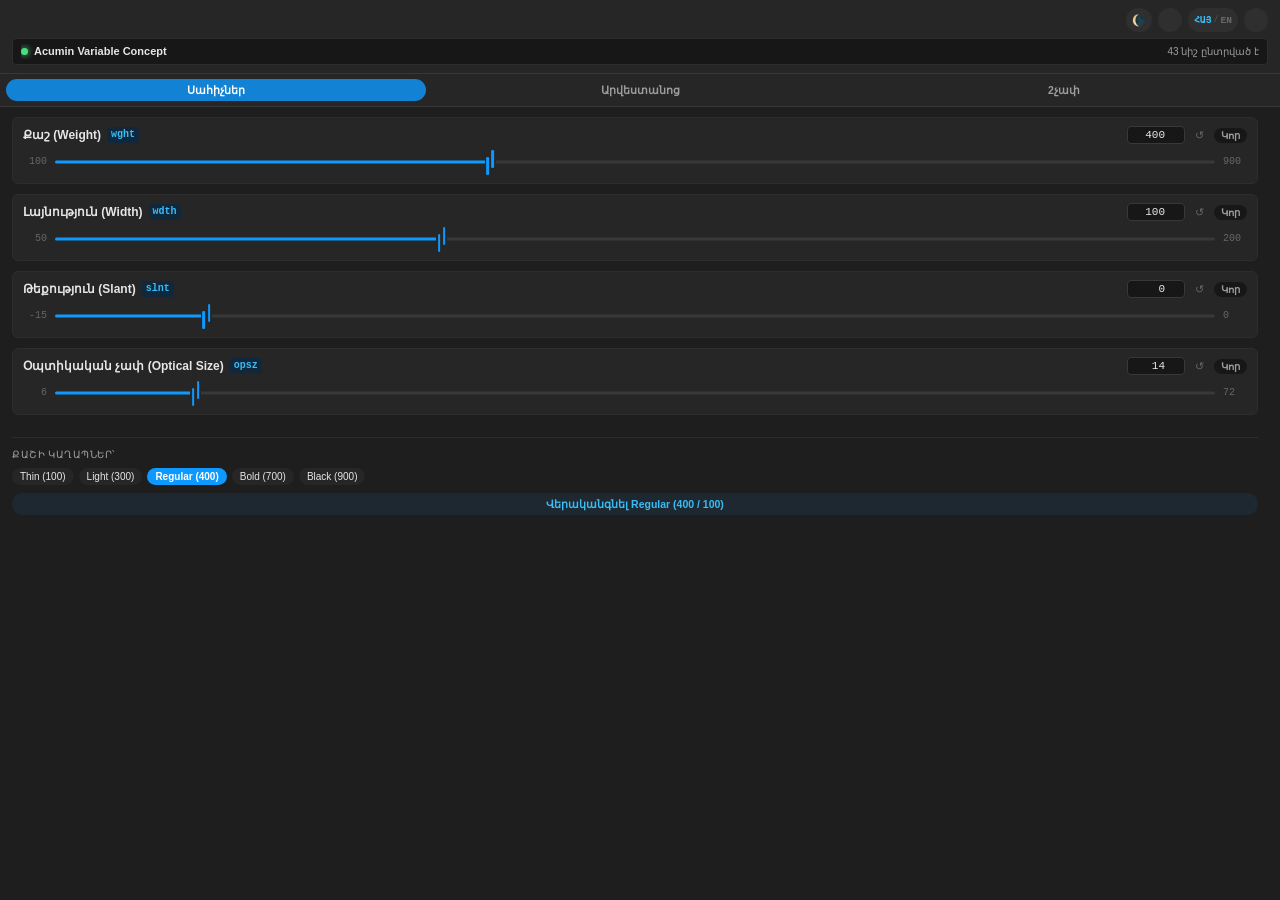
==== commit 97978ebf: "Վարկածի ուղղում" ====
--- a/plugins/figma/index.html
+++ b/plugins/figma/index.html
@@ -116,7 +116,7 @@
                 <div class="update-version-row">
                     <div class="version-block">
                         <span class="version-label" id="lbl-update-current">Ընթացիկ՝</span>
-                        <span class="version-badge current-ver" id="update-current-version-badge">v2.1.0</span>
+                        <span class="version-badge current-ver" id="update-current-version-badge">v2.4.0</span>
                     </div>
                     <div class="version-block">
                         <span class="version-label" id="lbl-update-latest">Վերջինը՝</span>
--- a/plugins/figma/css/styles.css
+++ b/plugins/figma/css/styles.css
@@ -3999,14 +3999,14 @@
     background: linear-gradient(135deg, rgba(38, 38, 38, 0.96), rgba(26, 26, 26, 0.98));
     backdrop-filter: blur(14px);
     -webkit-backdrop-filter: blur(14px);
-    border: 1px solid rgba(13, 153, 255, 0.45);
+    border: none;
     border-radius: 12px;
-    box-shadow: 0 12px 36px rgba(0, 0, 0, 0.55), 0 0 20px rgba(13, 153, 255, 0.22);
+    box-shadow: none;
     box-sizing: border-box;
     transform: translateY(calc(100% + 32px)) scale(0.92);
     opacity: 0;
     pointer-events: none;
-    transition: transform 0.45s cubic-bezier(0.22, 1, 0.36, 1), opacity 0.35s cubic-bezier(0.22, 1, 0.36, 1), box-shadow 0.35s ease;
+    transition: transform 0.45s cubic-bezier(0.22, 1, 0.36, 1), opacity 0.35s cubic-bezier(0.22, 1, 0.36, 1);
 }
 
 .update-toast-notification.is-visible {
@@ -4018,8 +4018,8 @@
 body.light-theme .update-toast-notification,
 [data-theme="light"] .update-toast-notification {
     background: linear-gradient(135deg, rgba(255, 255, 255, 0.97), rgba(245, 245, 245, 0.99));
-    border-color: rgba(13, 153, 255, 0.45);
-    box-shadow: 0 12px 36px rgba(0, 0, 0, 0.16), 0 0 20px rgba(13, 153, 255, 0.18);
+    border: none;
+    box-shadow: none;
 }
 
 .update-toast-content {
@@ -4037,24 +4037,22 @@
     min-width: 32px;
     border-radius: 50%;
     background: rgba(13, 153, 255, 0.16);
-    border: 1px solid rgba(13, 153, 255, 0.45);
+    border: none;
     display: flex;
     align-items: center;
     justify-content: center;
     color: var(--accent-blue, #0d99ff);
     font-size: 14px;
-    box-shadow: 0 0 10px rgba(13, 153, 255, 0.3);
+    box-shadow: none;
     animation: pulse-update-icon 2.2s infinite ease-in-out;
 }
 
 @keyframes pulse-update-icon {
     0%, 100% {
         transform: scale(1);
-        box-shadow: 0 0 10px rgba(13, 153, 255, 0.3);
     }
     50% {
         transform: scale(1.08);
-        box-shadow: 0 0 18px rgba(13, 153, 255, 0.55);
     }
 }
 
@@ -4107,14 +4105,14 @@
     font-size: 11px;
     font-weight: 600;
     cursor: pointer;
-    box-shadow: 0 2px 8px rgba(13, 153, 255, 0.35);
-    transition: background 0.15s ease, transform 0.15s ease, box-shadow 0.15s ease;
+    box-shadow: none;
+    transition: background 0.15s ease, transform 0.15s ease;
 }
 
 .btn-update-toast-action:hover {
     background: var(--accent-blue-hover, #0b86e0);
     transform: translateY(-1px);
-    box-shadow: 0 4px 12px rgba(13, 153, 255, 0.45);
+    box-shadow: none;
 }
 
 .btn-update-toast-action:active {
